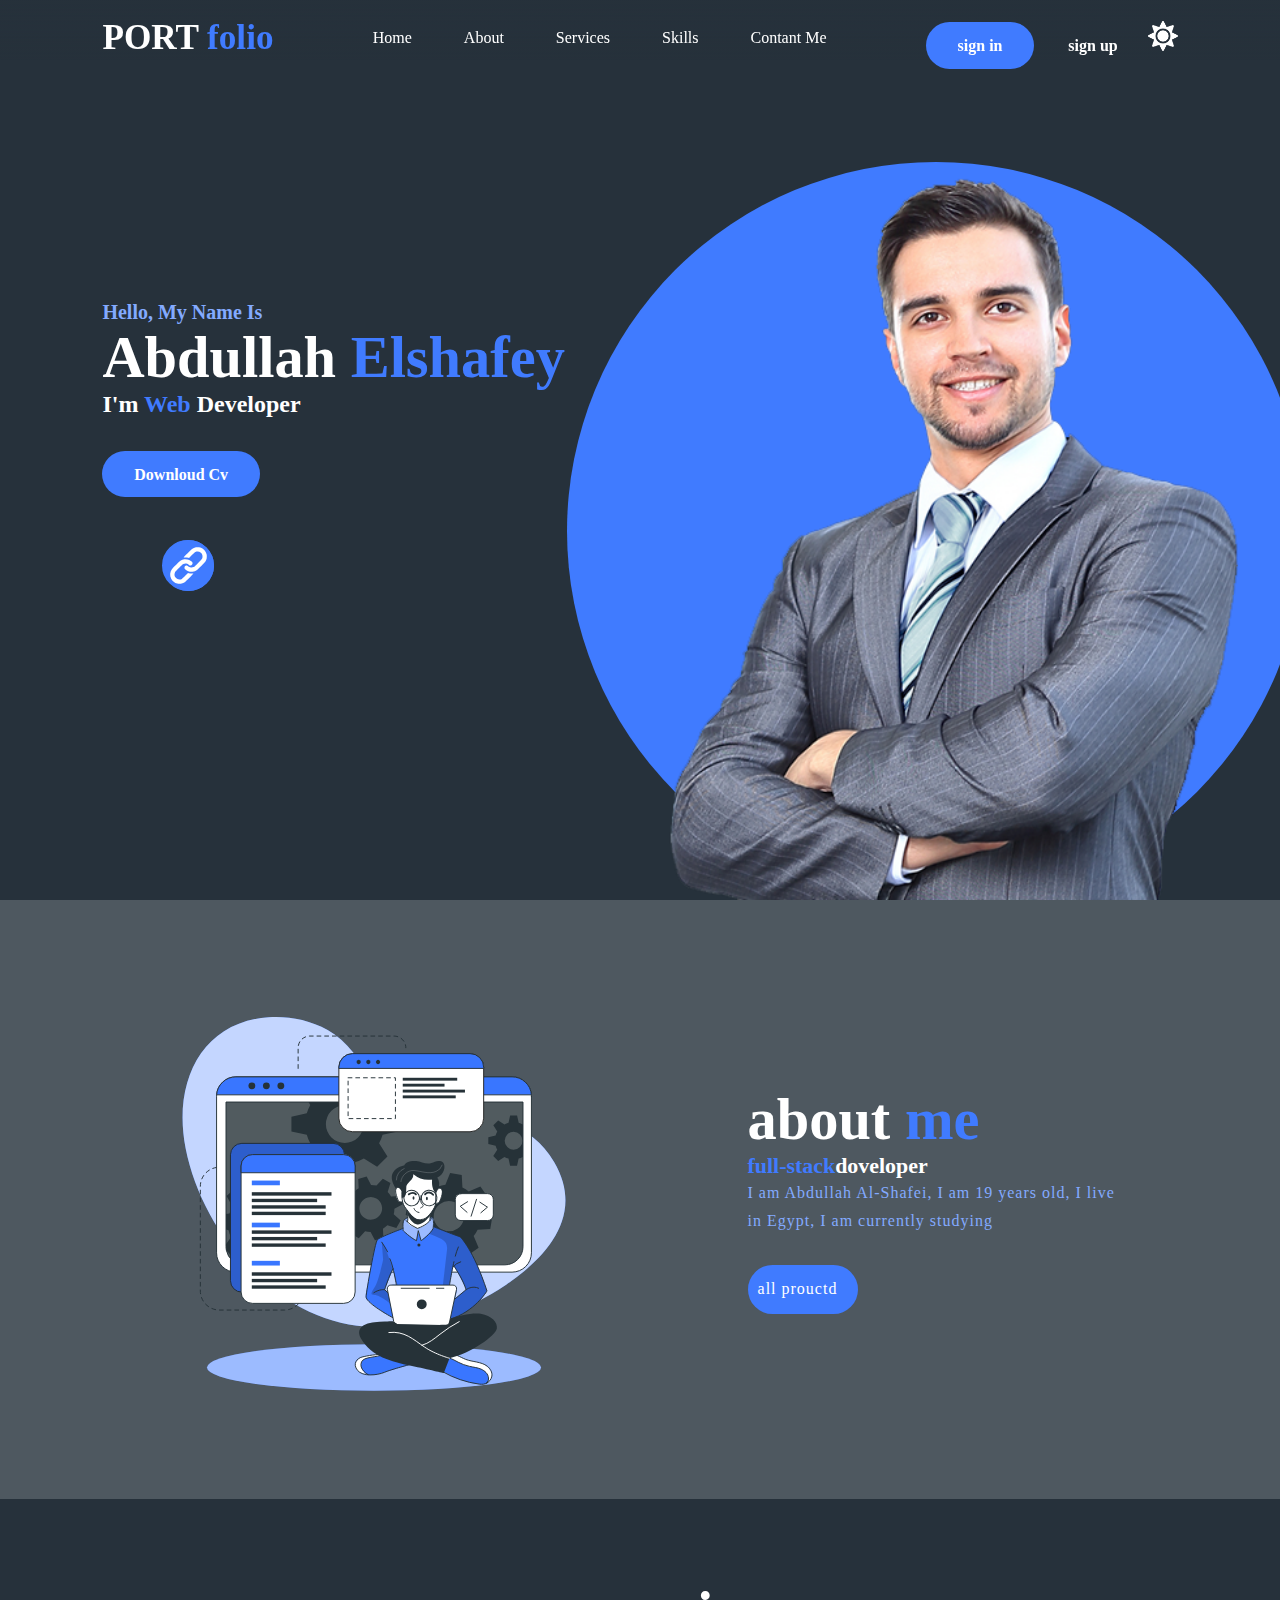
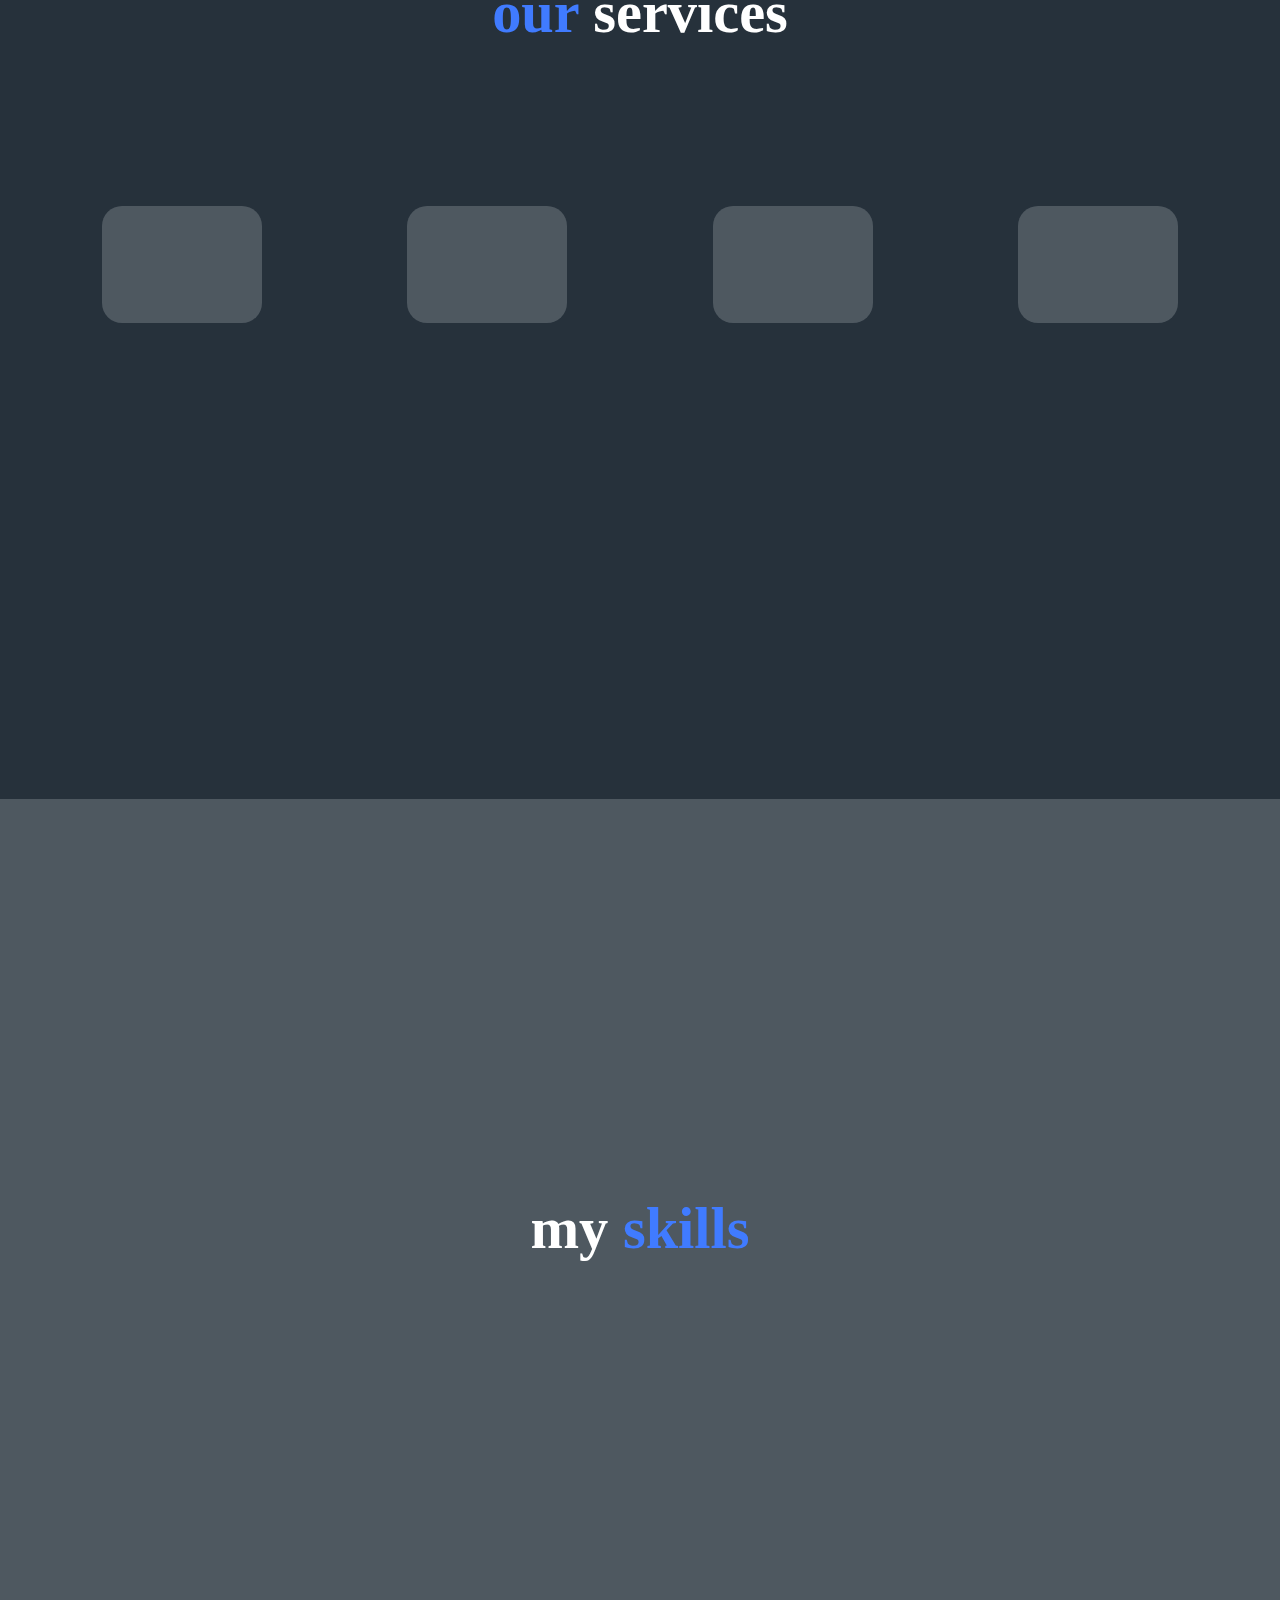
==== New folder (7)/HTML & CSS/index.html @ 3dec122b "Add files via upload" ====
<!DOCTYPE html>
<html lang="en">
<head>
    <meta charset="UTF-8">
    <meta http-equiv="X-UA-Compatible" content="IE=edge">
    <meta name="viewport" content="width=device-width, initial-scale=1.0">
    <meta name="DESCRIPTION" content="CV FOR ME ">
    <meta name="keyword" content="CV,html,web,c++,programming,programmer,css,python,ai">
    <link rel="stylesheet" href="style.css">
    <link rel="icon" href="PNG & SVG/icons8-profiles-48.ico">
    <link href="https://fonts.googleapis.com/css2?family=Kanit:wght@100;200;300;400;500;600;700;800;900&display=swap" rel="stylesheet">
    <link rel="stylesheet" href="https://cdnjs.cloudflare.com/ajax/libs/font-awesome/6.2.1/css/all.min.css" integrity="sha512-MV7K8+y+gLIBoVD59lQIYicR65iaqukzvf/nwasF0nqhPay5w/9lJmVM2hMDcnK1OnMGCdVK+iQrJ7lzPJQd1w==" crossorigin="anonymous" referrerpolicy="no-referrer" />
    <title>Document</title>
</head>
<body>
   
  <section class="home" id="home">
   
<div class="content">
    <div class="content-text">
        <h4>hello, my name is</h4>
        <h1>abdullah <span>elshafey</span></h1>
        <h3>i'm <span>web</span> developer </h3>
        <a href="#" class="btn">downloud cv</a>
        <div class="social"  onclick="fun()">
            
            <a href="https://www.facebook.com/abdullah.elshafy.1?mibextid=ZbWKwL" target="_blank" ><img class="so1" id="mydiv1" src="PNG & SVG/social/icons8-facebook-48.png" alt=""></a>
            <a href="#" ><img class="so2" id="mydiv3" src="PNG & SVG/social/icons8-instagram-48.png" alt=""></a>
            <a href="#" ><img class="so1" id="mydiv2" src="PNG & SVG/social/icons8-linkedin-48.png" alt=""></a>
            <a href="#" ><img class="so2" id="mydiv4"src="PNG & SVG/social/icons8-whatsapp-48.png" alt=""></a>
            <a href="#"  ><img  id="active2"src="PNG & SVG/SVG/Asset 2.svg" alt="" class="active"></a>
            <a href="#"  ><img  id="active" src="PNG & SVG/Asset 2.svg" alt="" class="link"></a>
            
        </div>
        <script >
        function fun(){
        
            if (document.getElementById("active").getAttribute('src')=="PNG & SVG/Asset 2.svg"){
            document.getElementById("mydiv1").style.margin="0 0 0 3.5rem";
            document.getElementById("mydiv1").style.opacity="100%";
            document.getElementById("mydiv1").style.width="3.2rem";
            document.getElementById("mydiv2").style.margin="0 0 0 6.5rem";
            document.getElementById("mydiv2").style.opacity="100%";
            document.getElementById("mydiv2").style.width="3.2rem";
            document.getElementById("mydiv3").style.margin="0 0 0 -1.7rem";
            document.getElementById("mydiv3").style.opacity="100%";
            document.getElementById("mydiv3").style.width="3.2rem";
            document.getElementById("mydiv4").style.width="3.2rem";
            document.getElementById("mydiv4").style.margin="0 0 0 -4.7rem";
            document.getElementById("mydiv4").style.opacity="100%";
            document.getElementById("mydiv4").style.width="3.2rem";
            document.getElementById("active").src="PNG & SVG/Artboard 1.svg";
            document.getElementById("active").style.width="1.5rem";
            document.getElementById("active").style.margin="1.1rem 0 0 1.7rem";
            document.getElementById("active2").src="PNG & SVG/Artboard 2.svg";
            document.getElementById("active2").style.width="1.5rem";
            document.getElementById("active2").style.margin="1.1rem 0 0 1.7rem";
            document.getElementById("mydiv1").style.rotate="360deg";
            document.getElementById("mydiv2").style.rotate="360deg";
            document.getElementById("mydiv3").style.rotate="-360deg";
            document.getElementById("mydiv4").style.rotate="-360deg";
            }
        
        else {
            document.getElementById("mydiv1").style.margin="0 0 0 12px";
            document.getElementById("mydiv1").style.opacity="0";
            document.getElementById("mydiv1").style.width="2.5rem";
            document.getElementById("mydiv2").style.margin="0 0 0 12px";
            document.getElementById("mydiv2").style.opacity="0";
            document.getElementById("mydiv2").style.width="2.5rem";
            document.getElementById("mydiv3").style.margin="0 0 0 12px";
            document.getElementById("mydiv3").style.opacity="0";
            document.getElementById("mydiv3").style.width="2.5rem";
            document.getElementById("mydiv4").style.width="2.5rem";
            document.getElementById("mydiv4").style.margin="0 0 0 12px";
            document.getElementById("mydiv4").style.opacity="0";
            document.getElementById("mydiv4").style.width="2.5rem";
            document.getElementById("active").src="PNG & SVG/Asset 2.svg";
            document.getElementById("active").style.width="3.2rem";
            document.getElementById("active").style.margin="0 0 0 12px";
            document.getElementById("active2").src="PNG & SVG/SVG/Asset 2.svg";
            document.getElementById("active2").style.width="3.2rem";
            document.getElementById("active2").style.margin="0 0 0 12px";
            document.getElementById("mydiv1").style.rotate="270deg";
            document.getElementById("mydiv2").style.rotate="270deg";
            document.getElementById("mydiv3").style.rotate="-270deg";
            document.getElementById("mydiv4").style.rotate="-270deg";
            

        }}
        </script>

    </div>
    <div class="content-img">
        <img src="PNG & SVG/Asset 1.svg" alt="" class="shape" >
        <img src="PNG & SVG/pngegg.png" alt="" class="pic" >
    </div>
</div>
</section>
<section class="about" id="about">
    <div class="content-img">
        <img src="PNG & SVG/Developer activity-bro.svg" class="pic" alt="">
    </div>
    <div class="content-text">
        <div class="text">
        <h1>about <span>me</span></h1>
        <h5 > <span>full-stack</span>doveloper</h5>
        <p >I am Abdullah Al-Shafei, I am 19 years old, I live in Egypt, I am currently studying <br><br id="no2"><p onclick="fun2(1)" href="#" id="no"class="bt" >all prouctd</p> <p id="bt" class="texth5">at the Delta University of Technology, I have experience in programming such as Python, C++, C and web development, and I also know some things in the field of graphic designer <br><br><p onclick="fun2(0)" href="#" id="no1"class="bt2" >hidden</p></p>
    <script>
        function fun2(m){
            if(m==1){
            document.getElementById("bt").style.display="contents";  
            document.getElementById("no").style.display="none";
            document.getElementById("no2").style.display="none";
            document.getElementById("no1").style.display="block"; } 
            else{
            document.getElementById("bt").style.display="none";
            document.getElementById("no2").style.display="block";  
            document.getElementById("no").style.display="block";
            document.getElementById("no1").style.display="none"; } 
        }
    </script></div></div>

</section>
<section class="services" id="services" onclick="fun3(1)">
    <h1 class="text-center"><span>our </span>services</h1>
    <div class="box" >
           <div class="card" id="crd1" >
            <i class="fa-solid fa-mobile-screen-button"></i><br>
            <h5 class="hid" id="hid1">
                mobile dev
            </h5><br>
            <p class="hid" id="hid11">Lorem ipsum dolor sit amet, consectetur adipiscing elit, sed do eiusmod tempor incididunt ut labore et dolore magna aliqua. Quis ipsum suspendisse ultrices gravida. Risus commodo viverra maecenas accumsan lacus vel facilisis. </p>
        </div>
        <div class="card" id="crd2">
            <i class="fa-regular fa-file-code"></i><br>
            <h5 class="hid" id="hid2">
                web dev
            </h5><br>
            <p class="hid" id="hid12">Lorem ipsum dolor sit amet, consectetur adipiscing elit, sed do eiusmod tempor incididunt ut labore et dolore magna aliqua. Quis ipsum suspendisse ultrices gravida. Risus commodo viverra maecenas accumsan lacus vel facilisis. </p>
        </div>
        <div class="card" id="crd3">
            <i class="fa-solid fa-laptop-code"></i><br>
            <h5 class="hid" id="hid3">
                Desktop dev
            </h5><br>
            <p class="hid" id="hid13">Lorem ipsum dolor sit amet, consectetur adipiscing elit, sed do eiusmod tempor incididunt ut labore et dolore magna aliqua. Quis ipsum suspendisse ultrices gravida. Risus commodo viverra maecenas accumsan lacus vel facilisis. </p>
        </div>
        <div class="card" id="crd4">
            <i class="fa-solid fa-sitemap"></i><br>
            <h5 class="hid" id="hid4">
                architect
            </h5><br>
            <p class="hid" id="hid14">Lorem ipsum dolor sit amet, consectetur adipiscing elit, sed do eiusmod tempor incididunt ut labore et dolore magna aliqua. Quis ipsum suspendisse ultrices gravida. Risus commodo viverra maecenas accumsan lacus vel facilisis. </p>
        </div>
        <script>
            function fun3(m){
                
                if (document.getElementById("hid1").style.display==0 || document.getElementById("hid1").style.display=="none" ){
                document.getElementById("hid1").style.display="contents"; 
                document.getElementById("hid2").style.display="contents"; 
                document.getElementById("hid3").style.display="contents"; 
                document.getElementById("hid4").style.display="contents";  
                document.getElementById("hid11").style.display="contents"; 
                document.getElementById("hid12").style.display="contents"; 
                document.getElementById("hid13").style.display="contents"; 
                document.getElementById("hid14").style.display="contents"; 
                document.getElementById("crd1").style.width="250px";
                document.getElementById("crd2").style.width="250px";
                document.getElementById("crd3").style.width="250px";
                document.getElementById("crd4").style.width="250px";
                document.getElementById("crd1").style.margin="0 0";
                document.getElementById("crd2").style.margin="0 0";
                document.getElementById("crd3").style.margin="0 0";
                document.getElementById("crd4").style.margin="0 0";
            }
            
            else{
                document.getElementById("crd1").style.margin=" 10rem 0";
                document.getElementById("crd2").style.margin=" 10rem 0";
                document.getElementById("crd3").style.margin=" 10rem 0";
                document.getElementById("crd4").style.margin=" 10rem 0";
                document.getElementById("hid1").style.display="none"; 
                document.getElementById("hid2").style.display="none"; 
                document.getElementById("hid3").style.display="none"; 
                document.getElementById("hid4").style.display="none";  
                document.getElementById("hid11").style.display="none"; 
                document.getElementById("hid12").style.display="none"; 
                document.getElementById("hid13").style.display="none"; 
                document.getElementById("hid14").style.display="none"; 
                document.getElementById("crd1").style.width="160px";
                document.getElementById("crd2").style.width="160px";
                document.getElementById("crd3").style.width="160px";
                document.getElementById("crd4").style.width="160px";
                

            }}
        </script>
    </div>
    
</section>
<section class="skill" id="skill" onclick="fun4()">
    
    <div class="skill-contanter" id="rel">  
    <h1 >my <span>skills</span></h1>
    <div class="contant-skill">
        
            <div class="skills" id="im1">
                <img id="m1"src="PNG & SVG/icons8-adobe-photoshop.svg" alt="">
            </div>
            <div class="skills" id="im2">
                <img id="m2"src="PNG & SVG/icons8-adobe-illustrator.svg" alt="">
            </div>
            <div class="skills" id="im3">
                <img  id="m3" src="PNG & SVG/icons8-c++.svg" alt="">
            </div>
            <div class="skills" id="im4">
                <img id="m4" src="PNG & SVG/icons8-c-programming.svg" alt="">
            </div>
            <div class="skills" id="im5">
                <img id="m5" src="PNG & SVG/icons8-html-5.svg" alt="">
            </div>
            <div class="skills" id="im6">
                <img  id="m6"src="PNG & SVG/icons8-css3.svg" alt="">
            </div>
            <div class="skills" id="im7">
                <img id="m7" src="PNG & SVG/icons8-javascript.svg" alt="">
            </div>
            <div class="skills" id="im8">
                <img id="m8" src="PNG & SVG/icons8-microsoft-excel-2019.svg" alt="">
            </div>
            <div class="skills" id="im9">
                <img id="m9" src="PNG & SVG/icons8-microsoft-word-2019.svg" alt="">
            </div>
            <div class="skills" id="im10">
                <img id="m10" src="PNG & SVG/icons8-python.svg" alt="">
            </div>
            <div class="skills" id="im11">
                <img id="m11" src="PNG & SVG/icons8-wordpress.svg" alt="">
            </div>
            <div class="skills" id="im12">
                <img id="m12" src="PNG & SVG/icons8-wordpress.svg" alt="">
            </div>
    </div>
</div>

    <div class="content-img" id="img2" >
        <img id="img1" src="PNG & SVG/Programmer-amico.svg" alt="">
    </div>
    
</section>
<script>
    function fun4(){
       
        
        if (document.getElementById("im1").style.width=="0px"||document.getElementById("im1").style.width==0){
        document.getElementById("im1").style.width="70px";
        document.getElementById("im1").style.height="70px";
        document.getElementById("m1").style.height="70%";
        document.getElementById("im2").style.width="70px";
        document.getElementById("im2").style.height="70px";
        document.getElementById("m2").style.height="70%";
        document.getElementById("im3").style.width="70px";
        document.getElementById("im3").style.height="70px";
        document.getElementById("m3").style.height="70%";
        document.getElementById("im3").style.width="70px";
        document.getElementById("im3").style.height="70px";
        document.getElementById("m3").style.height="70%";
        document.getElementById("im4").style.width="70px";
        document.getElementById("im4").style.height="70px";
        document.getElementById("m4").style.height="70%";
        document.getElementById("im5").style.width="70px";
        document.getElementById("im5").style.height="70px";
        document.getElementById("m5").style.height="70%";
        document.getElementById("im6").style.width="70px";
        document.getElementById("im6").style.height="70px";
        document.getElementById("m6").style.height="70%";
        document.getElementById("im7").style.width="70px";
        document.getElementById("im7").style.height="70px";
        document.getElementById("m7").style.height="70%";
        document.getElementById("im8").style.width="70px";
        document.getElementById("im8").style.height="70px";
        document.getElementById("m8").style.height="70%";
        document.getElementById("im9").style.width="70px";
        document.getElementById("im9").style.height="70px";
        document.getElementById("m9").style.height="70%";
        document.getElementById("im10").style.width="70px";
        document.getElementById("im10").style.height="70px";
        document.getElementById("m10").style.height="70%";
        document.getElementById("im11").style.width="70px";
        document.getElementById("im11").style.height="70px";
        document.getElementById("m11").style.height="70%";
        document.getElementById("im12").style.width="70px";
        document.getElementById("im12").style.height="70px";
        document.getElementById("img1").style.height="500px";
        document.getElementById("img1").style.width="400px";
        document.getElementById("rel").style.margin="4rem";
        document.getElementById("img2").style.width="70%";
        document.getElementById("img2").style.position="relative";
        document.getElementById("im1").style.position="relative";
        document.getElementById("im2").style.position="relative";
        document.getElementById("im3").style.position="relative";
        document.getElementById("im4").style.position="relative";
        document.getElementById("im5").style.position="relative";
        document.getElementById("im6").style.position="relative";
        document.getElementById("im7").style.position="relative";
        document.getElementById("im8").style.position="relative";
        document.getElementById("im9").style.position="relative";
        document.getElementById("im10").style.position="relative";
        document.getElementById("im11").style.position="relative";
        document.getElementById("im12").style.position="relative";
        document.getElementById("skill").style.display="flex";
        document.getElementById("img2").style.margin="0 0 0 0";
        document.getElementById("img2").style.display="block";
        document.getElementById("im1").style.opacity="100%";
        document.getElementById("im2").style.opacity="100%";
        document.getElementById("im3").style.opacity="100%";
        document.getElementById("im4").style.opacity="100%";
        document.getElementById("im5").style.opacity="100%";
        document.getElementById("im6").style.opacity="100%";
        document.getElementById("im7").style.opacity="100%";
        document.getElementById("im8").style.opacity="100%";
        document.getElementById("im9").style.opacity="100%";
        document.getElementById("im10").style.opacity="100%";
        document.getElementById("im11").style.opacity="100%";
        document.getElementById("im12").style.opacity="100%";
        document.getElementById("m1").style.opacity="100%";
        document.getElementById("m2").style.opacity="100%";
        document.getElementById("m3").style.opacity="100%";
        document.getElementById("m4").style.opacity="100%";
        document.getElementById("m5").style.opacity="100%";
        document.getElementById("m6").style.opacity="100%";
        document.getElementById("m7").style.opacity="100%";
        document.getElementById("m8").style.opacity="100%";
        document.getElementById("m9").style.opacity="100%";
        document.getElementById("m10").style.opacity="100%";
        document.getElementById("m11").style.opacity="100%";
        document.getElementById("m12").style.opacity="100%";
        } 
        else{
        
            document.getElementById("im1").style.width="0px";
        document.getElementById("im1").style.height="0px";
        document.getElementById("m1").style.height="0%";
        document.getElementById("im2").style.width="0px";
        document.getElementById("im2").style.height="0px";
        document.getElementById("m2").style.height="0%";
        document.getElementById("im3").style.width="0px";
        document.getElementById("im3").style.height="0px";
        document.getElementById("m3").style.height="0%";
        document.getElementById("im3").style.width="0px";
        document.getElementById("im3").style.height="0px";
        document.getElementById("m3").style.height="0%";
        document.getElementById("im4").style.width="0px";
        document.getElementById("im4").style.height="0px";
        document.getElementById("m4").style.height="0%";
        document.getElementById("im5").style.width="0px";
        document.getElementById("im5").style.height="0px";
        document.getElementById("m5").style.height="0%";
        document.getElementById("im6").style.width="0px";
        document.getElementById("im6").style.height="0px";
        document.getElementById("m6").style.height="0%";
        document.getElementById("im7").style.width="0px";
        document.getElementById("im7").style.height="0px";
        document.getElementById("m7").style.height="0%";
        document.getElementById("im8").style.width="0px";
        document.getElementById("im8").style.height="0px";
        document.getElementById("m8").style.height="0%";
        document.getElementById("im9").style.width="0px";
        document.getElementById("im9").style.height="0px";
        document.getElementById("m9").style.height="0%";
        document.getElementById("im10").style.width="0px";
        document.getElementById("im10").style.height="0px";
        document.getElementById("m10").style.height="0%";
        document.getElementById("im11").style.width="0px";
        document.getElementById("im11").style.height="0px";
        document.getElementById("m11").style.height="0%";
        document.getElementById("im12").style.width="0px";
        document.getElementById("im12").style.height="0px";
        document.getElementById("img1").style.height="0px";
        document.getElementById("img1").style.width="0px";
        document.getElementById("rel").style.margin="10rem 35%";
        document.getElementById("rel").style.margin="0 auto"
        document.getElementById("img2").style.margin="0 20rem 0 0";
        document.getElementById("img2").style.display="none";
        document.getElementById("im1").style.position="absolute";
        document.getElementById("im2").style.position="absolute";
        document.getElementById("im3").style.position="absolute";
        document.getElementById("im4").style.position="absolute";
        document.getElementById("im5").style.position="absolute";
        document.getElementById("im6").style.position="absolute";
        document.getElementById("im7").style.position="absolute";
        document.getElementById("im8").style.position="absolute";
        document.getElementById("im9").style.position="absolute";
        document.getElementById("im10").style.position="absolute";
        document.getElementById("im11").style.position="absolute";
        document.getElementById("im12").style.position="absolute";
        document.getElementById("im1").style.opacity="0%";
        document.getElementById("im2").style.opacity="0%";
        document.getElementById("im3").style.opacity="0%";
        document.getElementById("im4").style.opacity="0%";
        document.getElementById("im5").style.opacity="0%";
        document.getElementById("im6").style.opacity="0%";
        document.getElementById("im7").style.opacity="0%";
        document.getElementById("im8").style.opacity="0%";
        document.getElementById("im9").style.opacity="0%";
        document.getElementById("im10").style.opacity="0%";
        document.getElementById("im11").style.opacity="0%";
        document.getElementById("im12").style.opacity="0%";
        document.getElementById("m1").style.opacity="0%";
        document.getElementById("m2").style.opacity="0%";
        document.getElementById("m3").style.opacity="0%";
        document.getElementById("m4").style.opacity="0%";
        document.getElementById("m5").style.opacity="0%";
        document.getElementById("m6").style.opacity="0%";
        document.getElementById("m7").style.opacity="0%";
        document.getElementById("m8").style.opacity="0%";
        document.getElementById("m9").style.opacity="0%";
        document.getElementById("m10").style.opacity="0%";
        document.getElementById("m11").style.opacity="0%";
        document.getElementById("m12").style.opacity="0%";
        
        
        
        }
       
    }
</script>
<section class="aa">
    <nav>
    <h2>PORT<span> folio</span></h2>
    <ul>
        <li><a href="#home">home</a></li>
        <li><a href="#about">about</a></li>
        <li><a href="#services">services</a></li>
        <li><a href="#skills">skills</a></li>
        <li><a href="../final/contact me.html">contant me</a></li>
    </ul> 
    <div><a href="#" class="btn">sign in</a> <a href="#" class="btn1">sign up</a><img src="PNG & SVG/sun.png" id="icon" /></div>
    
</nav></section>

<script>
    const icon = document.getElementById("icon");
    icon.addEventListener("click", () => {
      document.body.classList.toggle("light-theme");
      if (document.body.classList.contains("light-theme")) {
        icon.src ="PNG & SVG/moon.png"; 
      } else {
        icon.src = "PNG & SVG/sun.png";
      }
    });
  </script>
  <div class="mCSB_dragger_bar" style="line-height: 30px;"></div>
</body>
</html>
---- New folder (7)/HTML & CSS/style.css ----
:root {
    --primarycolor: #407BFF ;
    --primarycolor-opa: #407cffd3 ;
    --secondarycolor: #83aaff ;
    --lighting-color: #ffffff;
    --bgcolor-1: #26313b ;
    --bgcolor-2: #4e5860 ;
    --padding:8%;
    --blackc:black;

}
.light-theme{
    
        --primarycolor: #407BFF ;
        --secondarycolor: #83aaff ;
        --lighting-color: #000000;
        --bgcolor-1: #fafbfc ;
        --bgcolor-2: #d9e0e2 ;
        --padding:8%;
        --blackc:black;
   
}
#icon { 
  
  width: 30px;
  cursor: pointer;
}

*{margin: 0;
padding: 0;
box-sizing: border-box;color: var(--lighting-color)};
html[herf="index.html"]{font-family: 'Kanit', sans-serif; font-size: 16px;}
.home{
    width: 100%;
    height: 100vh;
    background-color: var(--bgcolor-1);
    display: flex;
    flex-direction: column;
    text-transform: capitalize;
    
}
h1{
    font-size: 3.65rem;
    mqrgin:1.7rem 0;
}
h2{
    font-size: 2.2rem;letter-spacing: 0.12; cursor: pointer;
}
h3{
    font-size: 1.5rem;
    margin-bottom:3rem ;
}
h4{
    font-size: 1.25rem;
    color: var(--secondarycolor);
}
h5{
    font-size: 1.37rem;
}
p{
    color: var(--secondarycolor);
    letter-spacing: 1px;
    line-height: 1.8rem;
    font-size: 1rem;
}

span {color: var(--primarycolor);}
.aa{position: fixed;
  width: 100%;
    top: 0; 
    background-image: linear-gradient(to bottom, var(--bgcolor-1), rgba(0, 0, 0, 0));
}
nav{padding-top:1rem; padding-left:var(--padding); padding-right:var(--padding);display: flex;justify-content: space-between; align-items: center;width: 100%;

}
nav ul li {
    list-style-type: none;
    display: inline-block;
    margin: 0.8rem 1.5rem;
    
}

nav ul li a{
    color: var(--lighting-color); text-decoration: none; text-transform: capitalize;
    transition:0.4s;
}
nav ul li a:hover{
    color:var(--primarycolor)
}

.btn{
    background-color: var(--primarycolor);
    color:white;
    text-decoration: none;
    font-weight: bold;
    border: 2px solid rgba(0, 0, 0, 0);
    padding: 0.81rem 1.87rem;
    border-radius: 30px;
    transition:0.4s;
}
.btn1{
    
    color:var(--lighting-color);
    text-decoration: none;
    font-weight: bold;
    padding: 0.81rem 1.87rem;
    transition:0.4s;
}
.btn:hover{
    color: var(--primarycolor);
    background-color: rgba(0,0,0,0); 
    border: 2px solid var(--primarycolor);
}
.content{
    margin-top: 5rem;
    flex-grow: 1;
    padding: 0 var(--padding);
    display: flex;
    align-items: center;
    justify-content: space-between;
}

.content-text{
    
    position: relative;
    bottom: 70px;  
}
.social{
    
    align-content: center;
    margin-top: 3.5rem;
    margin-left: 3rem; 
}
.social a .link{
    margin-left: .8rem;
    width: 3.2rem;
    
}
.social a .active{
    margin-left: .75rem;
    width: 3.2rem;
   
}
.social img{
    position: absolute;
    width: 2.5rem;
    transition: 0.4s;
    opacity: 0;
    transition: 1.2s;
    
}
.so1{
    rotate: 270deg;
}
.so2{
    rotate: -270deg;
}

.social .active{
    position: absolute;
    width: 2.5rem;
    transition: 0.4s;
    opacity: 100%;
}
.social .link{
    position: absolute;
    width: 2.5rem;
    transition: 0.4s;
    opacity: 100%;
}
.social .link:hover{
    opacity: 0;
}

.home .content-img{
    
    width: 45%;
    height: 90%;
    position: relative;
    align-self: flex-end;
    
}
.home .content-img img{
    position: absolute;
    bottom: 0;
    height: 100%;
    left: 50%;
    transform: translateX(-50%);
    transition: 1s;
}

.content-img:hover .shape{
    bottom: 40px;
}
.content-img:hover .pic{
    left: 45%;
}
.about{
   
    background-color: var(--bgcolor-2);
    padding: 5rem var(--padding);
    display: flex;
    align-items: center;
    justify-content: space-around;
    
}
.about .content-img{
    width: 45%;
   
    
}
.about .content-img img{
     width:90%;
     transition: 1s;
}


.about .content-text{
    bottom: 50%;
    width: 35%;
    transition: 5s;

}
.about .content-text .text{
    width: 100%;
    transition: 1.2s;
}
.texth5{
    display: none;
}
.bt{
    background: var(--primarycolor);
    padding: 0.5rem;
    border-radius: 30px;
    width: 6.9rem;
    color:white;
    text-decoration: none;
    cursor: pointer;
    border: 2px solid  #00000000;
    align-content: center;
}
.bt2{
    display: none;
    background: var(--primarycolor);
    padding: 0.5rem;
    border-radius: 30px;
    width: 6.9rem;
    color:white;
    text-decoration: none;
    cursor: pointer;
    border: 2px solid  #00000000;
    align-content: center;
    padding-left:1.7rem ;
}
.bt:hover{
    color:var(--primarycolor);
    border: 2px solid  var(--primarycolor);
    background-color: #00000000;
    align-content: center;
}
.bt2:hover{
    color:var(--primarycolor);
    border: 2px solid  var(--primarycolor);
    background-color: #00000000;
    align-content: center;
}

.services{
    height: 100vh;
    background: var(--bgcolor-1);
    padding:  5rem var(--padding);
}
.text-center{
    text-align: center;
}
.box{
    display: flex;
    justify-content: space-between;
    
}
.box .card{
    display: block;
    transition: 1s;
}
.card{ 
    
    background-color: var(--bgcolor-2);
width: 160px;
border-radius: 20px;
padding: 1.3rem ;
text-align: center;
transition: 0.5s;
margin: 10rem 0;

}

.hid{display: none;}
.card i{
    font-size: 3.12rem;
    text-align: center;
    color: var(--primarycolor);
    margin: 2rem;
}
.card:hover {
 scale: 1.02;
}
.skill{
    width: 100%;
    height: 90vh;
    background-color: var(--bgcolor-2);
    padding: 5rem var(--padding) 2rem;
    display: flex;
    align-items: center;
    justify-content: space-between;
    overflow: hidden;
    
}
.skill .skill-contanter{
    margin: 0 auto;
    transition: 1s;
    
    
}

.skill .content-img{
    position: absolute;
    width: 70%;
    display: none;
}
.skill .content-img img{
     width:90%;
    height: 0px;
    width: 0px;
    transition: 2s;
}

.contant-skill{
    display: flex;
    flex-wrap: wrap;
    margin-top: 0;
}
.skill .contant-skill{
    width: 90%;
    
}
.skills{
    position: absolute;
    width: 70px;
    height: 70px;
    background-color: var(--lighting-color);
    border-radius: 50%;
    margin: 0 2rem 2rem 0;
    display: flex;
    align-items: center;
    justify-content: center;
    width: 0px;
    height: 0px;
    transition: 2s,opacity 0s;
}
.skills img{
    width: 70%;
    height: 1px;
    transition: 2s,opacity 0s ,position 10s ,margin 0s; 
}

::-webkit-scrollbar{
    width: 15px;
    background-color: var(--bgcolor-1);
}
::-webkit-scrollbar-track{
    background:var(--bgcolor-2);
    box-shadow: 0 0 10px var(--blackc) inset;
    border-radius: 50px;
}
::-webkit-scrollbar-thumb{
    background-color: var(--primarycolor);
    border-radius: 50px;
    box-shadow:  0 0 10px var(--blackc) inset ;
    
}

.mCS-3d-thick.mCSB_scrollTools .mCSB_dragger .mCSB_dragger_bar, .mCS-3d-thick.mCSB_scrollTools .mCSB_dragger:hover .mCSB_dragger_bar, .mCS-3d-thick.mCSB_scrollTools .mCSB_dragger:active .mCSB_dragger_bar, .mCS-3d-thick.mCSB_scrollTools .mCSB_dragger.mCSB_dragger_onDrag .mCSB_dragger_bar {
    background-color: #555;
}
.mCS-3d-thick.mCSB_scrollTools .mCSB_dragger .mCSB_dragger_bar, .mCS-3d-thick-dark.mCSB_scrollTools .mCSB_dragger .mCSB_dragger_bar {
    box-shadow: inset 1px 0 0 rgb(255 255 255 / 40%);
    width: 12px;
    margin: 2px;
    position: absolute;
    height: auto;
    top: 0;
    bottom: 0;
    left: 0;
    right: 0;
}
.mCS-3d-thick.mCSB_scrollTools .mCSB_dragger .mCSB_dragger_bar, .mCS-3d-thick-dark.mCSB_scrollTools .mCSB_dragger .mCSB_dragger_bar {
    -webkit-border-radius: 5px;
    -moz-border-radius: 5px;
    border-radius: 5px;
}
.mCS-3d.mCSB_scrollTools .mCSB_dragger .mCSB_dragger_bar, .mCS-3d-dark.mCSB_scrollTools .mCSB_dragger .mCSB_dragger_bar, .mCS-3d-thick.mCSB_scrollTools .mCSB_dragger .mCSB_dragger_bar, .mCS-3d-thick-dark.mCSB_scrollTools .mCSB_dragger .mCSB_dragger_bar {
    background-repeat: repeat-y;
    background-image: -moz-linear-gradient(left, rgba(255,255,255,0.5) 0%, rgba(255,255,255,0) 100%);
    background-image: -webkit-gradient(linear, left top, right top, color-stop(0%,rgba(255,255,255,0.5)), color-stop(100%,rgba(255,255,255,0)));
    background-image: -webkit-linear-gradient(left, rgba(255,255,255,0.5) 0%,rgba(255,255,255,0) 100%);
    background-image: -o-linear-gradient(left, rgba(255,255,255,0.5) 0%,rgba(255,255,255,0) 100%);
    background-image: -ms-linear-gradient(left, rgba(255,255,255,0.5) 0%,rgba(255,255,255,0) 100%);
    background-image: linear-gradient(to right, rgba(255,255,255,0.5) 0%,rgba(255,255,255,0) 100%);
}
.mCSB_scrollTools .mCSB_dragger .mCSB_dragger_bar {
    background-color: #fff;
    background-color: rgba(255,255,255,0.75);
    filter: "alpha(opacity=75)";
    -ms-filter: "alpha(opacity=75)";
}
.mCSB_scrollTools, .mCSB_scrollTools .mCSB_dragger .mCSB_dragger_bar, .mCSB_scrollTools .mCSB_buttonUp, .mCSB_scrollTools .mCSB_buttonDown, .mCSB_scrollTools .mCSB_buttonLeft, .mCSB_scrollTools .mCSB_buttonRight {
    -webkit-transition: opacity .2s ease-in-out, background-color .2s ease-in-out;
    -moz-transition: opacity .2s ease-in-out, background-color .2s ease-in-out;
    -o-transition: opacity .2s ease-in-out, background-color .2s ease-in-out;
    transition: opacity .2s ease-in-out, background-color .2s ease-in-out;
}
.mCSB_scrollTools .mCSB_dragger .mCSB_dragger_bar {
    position: relative;
    width: 4px;
    height: 100%;
    margin: 0 auto;
    -webkit-border-radius: 16px;
    -moz-border-radius: 16px;
    border-radius: 16px;
    text-align: center;
}
.mCSB_scrollTools .mCSB_dragger {
    cursor: pointer;
    width: 100%;
    height: 30px;
    z-index: 1;
}

.mCustomScrollBox {
    position: relative;
    overflow: hidden;
    height: 100%;
    max-width: 100%;
    outline: none;
    direction: ltr;
}
body[herf="../sign up.html"]{

}
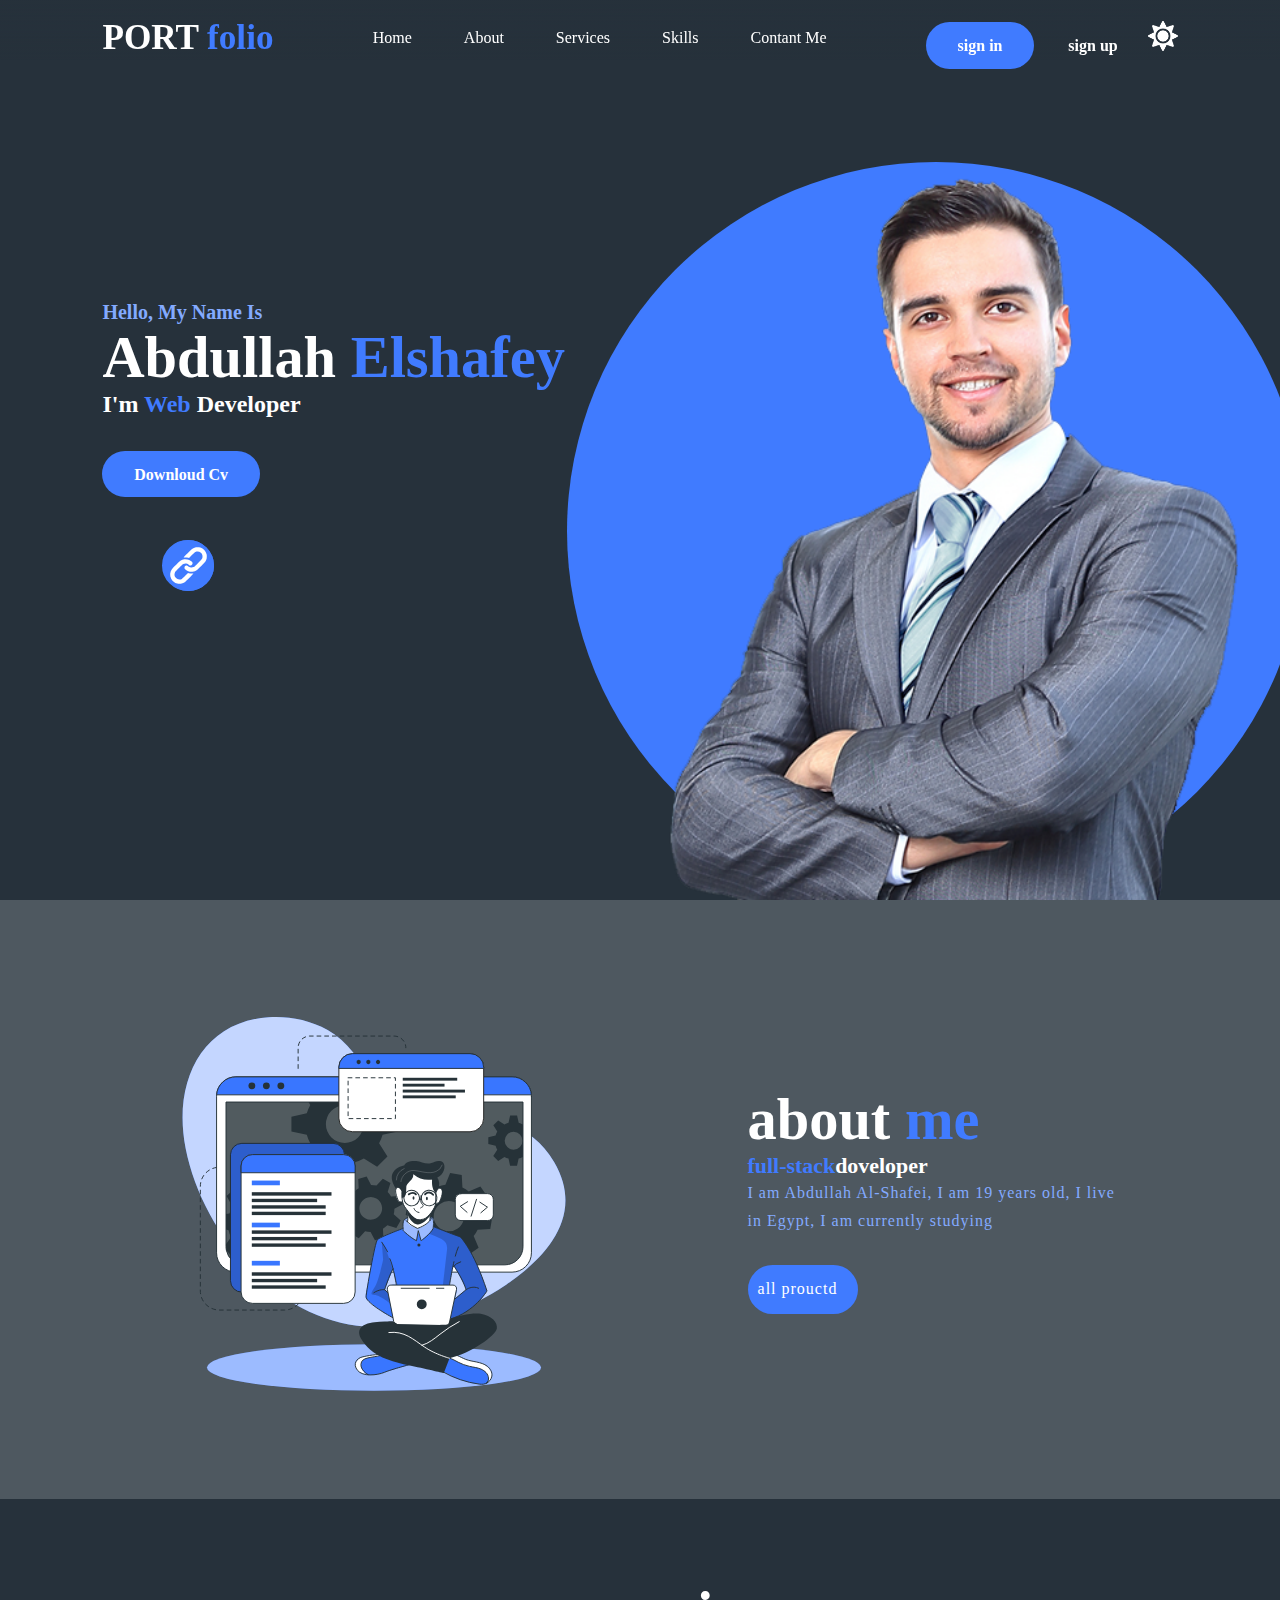
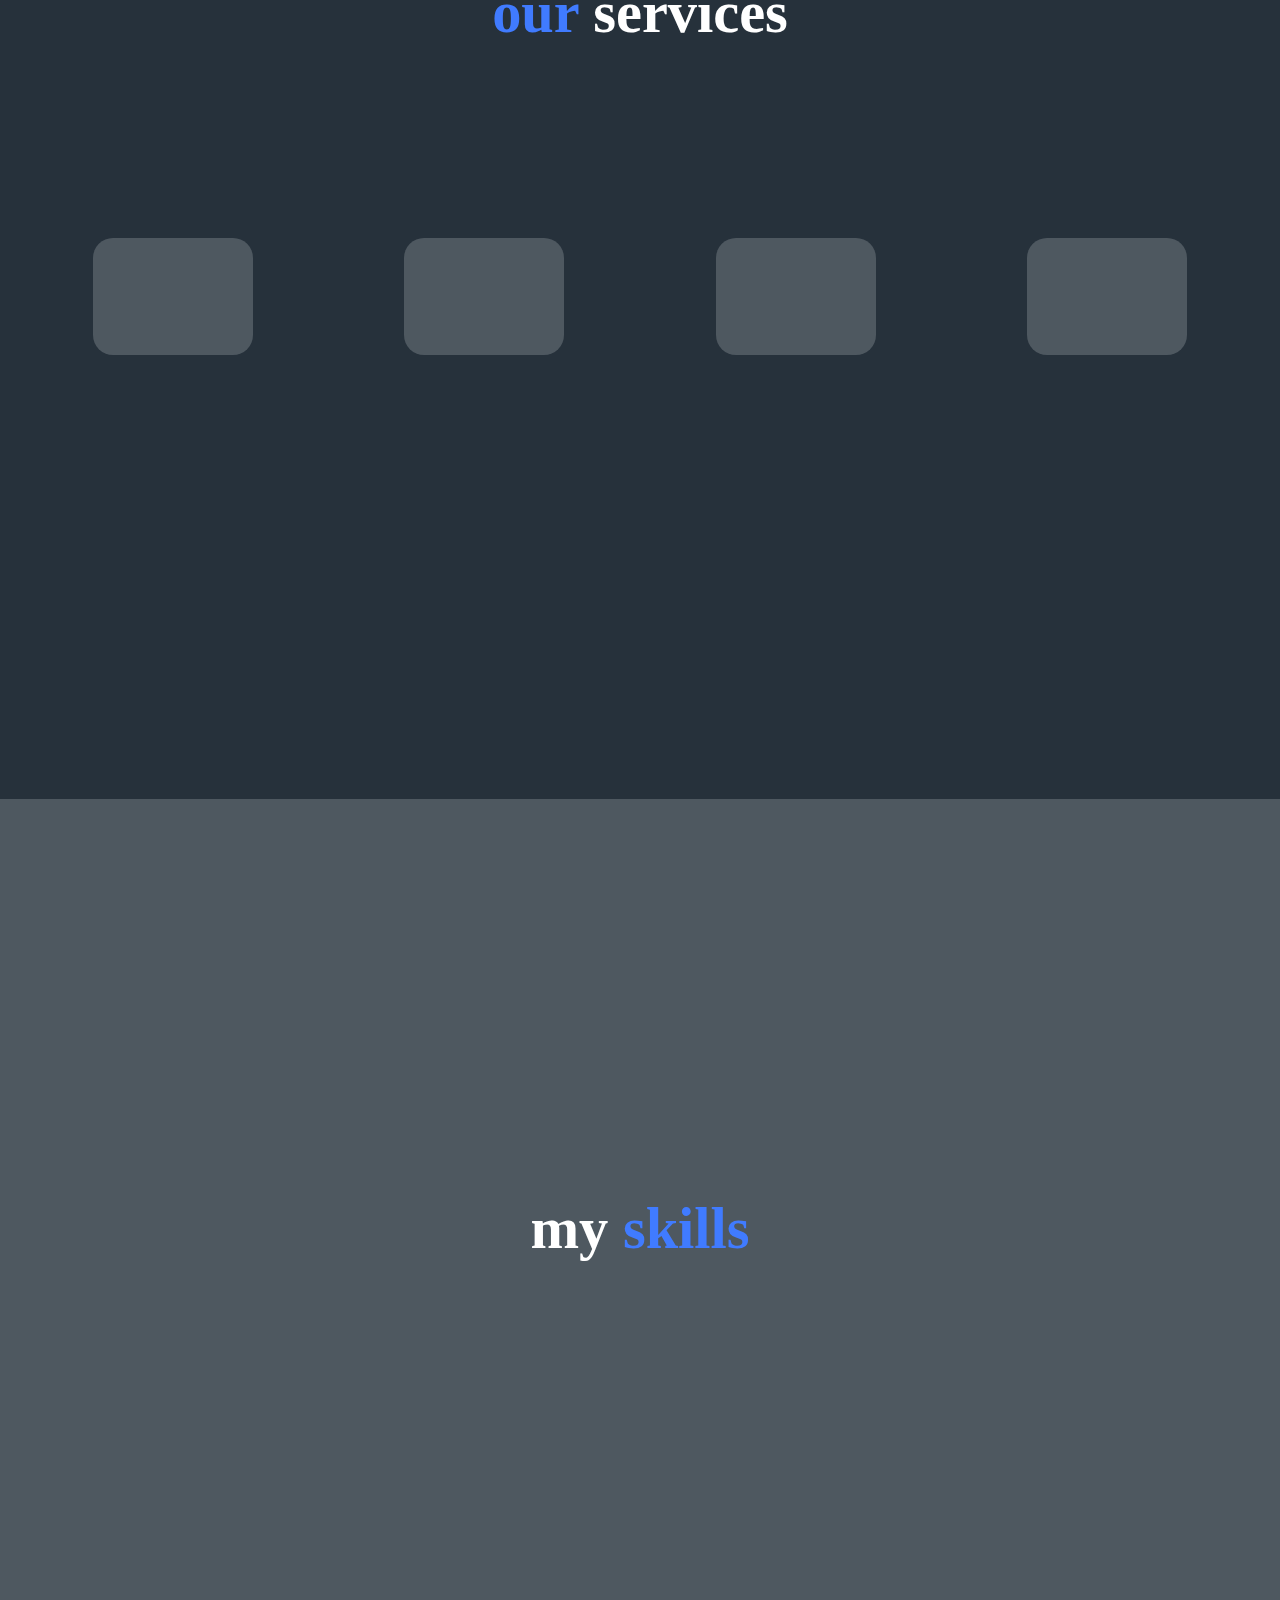
==== commit 06977e90: "Add files via upload" ====
--- a/New folder (7)/HTML & CSS/index.html
+++ b/New folder (7)/HTML & CSS/index.html
@@ -1,5 +1,6 @@
 <!DOCTYPE html>
 <html lang="en">
+
 <head>
     <meta charset="UTF-8">
     <meta http-equiv="X-UA-Compatible" content="IE=edge">
@@ -7,450 +8,207 @@
     <meta name="DESCRIPTION" content="CV FOR ME ">
     <meta name="keyword" content="CV,html,web,c++,programming,programmer,css,python,ai">
     <link rel="stylesheet" href="style.css">
+
     <link rel="icon" href="PNG & SVG/icons8-profiles-48.ico">
-    <link href="https://fonts.googleapis.com/css2?family=Kanit:wght@100;200;300;400;500;600;700;800;900&display=swap" rel="stylesheet">
-    <link rel="stylesheet" href="https://cdnjs.cloudflare.com/ajax/libs/font-awesome/6.2.1/css/all.min.css" integrity="sha512-MV7K8+y+gLIBoVD59lQIYicR65iaqukzvf/nwasF0nqhPay5w/9lJmVM2hMDcnK1OnMGCdVK+iQrJ7lzPJQd1w==" crossorigin="anonymous" referrerpolicy="no-referrer" />
+    <link href="https://fonts.googleapis.com/css2?family=Kanit:wght@100;200;300;400;500;600;700;800;900&display=swap"
+        rel="stylesheet">
+    <link rel="stylesheet" href="https://cdnjs.cloudflare.com/ajax/libs/font-awesome/6.2.1/css/all.min.css"
+        integrity="sha512-MV7K8+y+gLIBoVD59lQIYicR65iaqukzvf/nwasF0nqhPay5w/9lJmVM2hMDcnK1OnMGCdVK+iQrJ7lzPJQd1w=="
+        crossorigin="anonymous" referrerpolicy="no-referrer" />
     <title>Document</title>
 </head>
+
 <body>
-   
-  <section class="home" id="home">
-   
-<div class="content">
-    <div class="content-text">
-        <h4>hello, my name is</h4>
-        <h1>abdullah <span>elshafey</span></h1>
-        <h3>i'm <span>web</span> developer </h3>
-        <a href="#" class="btn">downloud cv</a>
-        <div class="social"  onclick="fun()">
-            
-            <a href="https://www.facebook.com/abdullah.elshafy.1?mibextid=ZbWKwL" target="_blank" ><img class="so1" id="mydiv1" src="PNG & SVG/social/icons8-facebook-48.png" alt=""></a>
-            <a href="#" ><img class="so2" id="mydiv3" src="PNG & SVG/social/icons8-instagram-48.png" alt=""></a>
-            <a href="#" ><img class="so1" id="mydiv2" src="PNG & SVG/social/icons8-linkedin-48.png" alt=""></a>
-            <a href="#" ><img class="so2" id="mydiv4"src="PNG & SVG/social/icons8-whatsapp-48.png" alt=""></a>
-            <a href="#"  ><img  id="active2"src="PNG & SVG/SVG/Asset 2.svg" alt="" class="active"></a>
-            <a href="#"  ><img  id="active" src="PNG & SVG/Asset 2.svg" alt="" class="link"></a>
-            
-        </div>
-        <script >
-        function fun(){
-        
-            if (document.getElementById("active").getAttribute('src')=="PNG & SVG/Asset 2.svg"){
-            document.getElementById("mydiv1").style.margin="0 0 0 3.5rem";
-            document.getElementById("mydiv1").style.opacity="100%";
-            document.getElementById("mydiv1").style.width="3.2rem";
-            document.getElementById("mydiv2").style.margin="0 0 0 6.5rem";
-            document.getElementById("mydiv2").style.opacity="100%";
-            document.getElementById("mydiv2").style.width="3.2rem";
-            document.getElementById("mydiv3").style.margin="0 0 0 -1.7rem";
-            document.getElementById("mydiv3").style.opacity="100%";
-            document.getElementById("mydiv3").style.width="3.2rem";
-            document.getElementById("mydiv4").style.width="3.2rem";
-            document.getElementById("mydiv4").style.margin="0 0 0 -4.7rem";
-            document.getElementById("mydiv4").style.opacity="100%";
-            document.getElementById("mydiv4").style.width="3.2rem";
-            document.getElementById("active").src="PNG & SVG/Artboard 1.svg";
-            document.getElementById("active").style.width="1.5rem";
-            document.getElementById("active").style.margin="1.1rem 0 0 1.7rem";
-            document.getElementById("active2").src="PNG & SVG/Artboard 2.svg";
-            document.getElementById("active2").style.width="1.5rem";
-            document.getElementById("active2").style.margin="1.1rem 0 0 1.7rem";
-            document.getElementById("mydiv1").style.rotate="360deg";
-            document.getElementById("mydiv2").style.rotate="360deg";
-            document.getElementById("mydiv3").style.rotate="-360deg";
-            document.getElementById("mydiv4").style.rotate="-360deg";
-            }
-        
-        else {
-            document.getElementById("mydiv1").style.margin="0 0 0 12px";
-            document.getElementById("mydiv1").style.opacity="0";
-            document.getElementById("mydiv1").style.width="2.5rem";
-            document.getElementById("mydiv2").style.margin="0 0 0 12px";
-            document.getElementById("mydiv2").style.opacity="0";
-            document.getElementById("mydiv2").style.width="2.5rem";
-            document.getElementById("mydiv3").style.margin="0 0 0 12px";
-            document.getElementById("mydiv3").style.opacity="0";
-            document.getElementById("mydiv3").style.width="2.5rem";
-            document.getElementById("mydiv4").style.width="2.5rem";
-            document.getElementById("mydiv4").style.margin="0 0 0 12px";
-            document.getElementById("mydiv4").style.opacity="0";
-            document.getElementById("mydiv4").style.width="2.5rem";
-            document.getElementById("active").src="PNG & SVG/Asset 2.svg";
-            document.getElementById("active").style.width="3.2rem";
-            document.getElementById("active").style.margin="0 0 0 12px";
-            document.getElementById("active2").src="PNG & SVG/SVG/Asset 2.svg";
-            document.getElementById("active2").style.width="3.2rem";
-            document.getElementById("active2").style.margin="0 0 0 12px";
-            document.getElementById("mydiv1").style.rotate="270deg";
-            document.getElementById("mydiv2").style.rotate="270deg";
-            document.getElementById("mydiv3").style.rotate="-270deg";
-            document.getElementById("mydiv4").style.rotate="-270deg";
-            
-
-        }}
-        </script>
-
-    </div>
-    <div class="content-img">
-        <img src="PNG & SVG/Asset 1.svg" alt="" class="shape" >
-        <img src="PNG & SVG/pngegg.png" alt="" class="pic" >
-    </div>
-</div>
-</section>
-<section class="about" id="about">
-    <div class="content-img">
-        <img src="PNG & SVG/Developer activity-bro.svg" class="pic" alt="">
-    </div>
-    <div class="content-text">
-        <div class="text">
-        <h1>about <span>me</span></h1>
-        <h5 > <span>full-stack</span>doveloper</h5>
-        <p >I am Abdullah Al-Shafei, I am 19 years old, I live in Egypt, I am currently studying <br><br id="no2"><p onclick="fun2(1)" href="#" id="no"class="bt" >all prouctd</p> <p id="bt" class="texth5">at the Delta University of Technology, I have experience in programming such as Python, C++, C and web development, and I also know some things in the field of graphic designer <br><br><p onclick="fun2(0)" href="#" id="no1"class="bt2" >hidden</p></p>
-    <script>
-        function fun2(m){
-            if(m==1){
-            document.getElementById("bt").style.display="contents";  
-            document.getElementById("no").style.display="none";
-            document.getElementById("no2").style.display="none";
-            document.getElementById("no1").style.display="block"; } 
-            else{
-            document.getElementById("bt").style.display="none";
-            document.getElementById("no2").style.display="block";  
-            document.getElementById("no").style.display="block";
-            document.getElementById("no1").style.display="none"; } 
-        }
-    </script></div></div>
-
-</section>
-<section class="services" id="services" onclick="fun3(1)">
-    <h1 class="text-center"><span>our </span>services</h1>
-    <div class="box" >
-           <div class="card" id="crd1" >
-            <i class="fa-solid fa-mobile-screen-button"></i><br>
-            <h5 class="hid" id="hid1">
-                mobile dev
-            </h5><br>
-            <p class="hid" id="hid11">Lorem ipsum dolor sit amet, consectetur adipiscing elit, sed do eiusmod tempor incididunt ut labore et dolore magna aliqua. Quis ipsum suspendisse ultrices gravida. Risus commodo viverra maecenas accumsan lacus vel facilisis. </p>
-        </div>
-        <div class="card" id="crd2">
-            <i class="fa-regular fa-file-code"></i><br>
-            <h5 class="hid" id="hid2">
-                web dev
-            </h5><br>
-            <p class="hid" id="hid12">Lorem ipsum dolor sit amet, consectetur adipiscing elit, sed do eiusmod tempor incididunt ut labore et dolore magna aliqua. Quis ipsum suspendisse ultrices gravida. Risus commodo viverra maecenas accumsan lacus vel facilisis. </p>
-        </div>
-        <div class="card" id="crd3">
-            <i class="fa-solid fa-laptop-code"></i><br>
-            <h5 class="hid" id="hid3">
-                Desktop dev
-            </h5><br>
-            <p class="hid" id="hid13">Lorem ipsum dolor sit amet, consectetur adipiscing elit, sed do eiusmod tempor incididunt ut labore et dolore magna aliqua. Quis ipsum suspendisse ultrices gravida. Risus commodo viverra maecenas accumsan lacus vel facilisis. </p>
-        </div>
-        <div class="card" id="crd4">
-            <i class="fa-solid fa-sitemap"></i><br>
-            <h5 class="hid" id="hid4">
-                architect
-            </h5><br>
-            <p class="hid" id="hid14">Lorem ipsum dolor sit amet, consectetur adipiscing elit, sed do eiusmod tempor incididunt ut labore et dolore magna aliqua. Quis ipsum suspendisse ultrices gravida. Risus commodo viverra maecenas accumsan lacus vel facilisis. </p>
-        </div>
-        <script>
-            function fun3(m){
-                
-                if (document.getElementById("hid1").style.display==0 || document.getElementById("hid1").style.display=="none" ){
-                document.getElementById("hid1").style.display="contents"; 
-                document.getElementById("hid2").style.display="contents"; 
-                document.getElementById("hid3").style.display="contents"; 
-                document.getElementById("hid4").style.display="contents";  
-                document.getElementById("hid11").style.display="contents"; 
-                document.getElementById("hid12").style.display="contents"; 
-                document.getElementById("hid13").style.display="contents"; 
-                document.getElementById("hid14").style.display="contents"; 
-                document.getElementById("crd1").style.width="250px";
-                document.getElementById("crd2").style.width="250px";
-                document.getElementById("crd3").style.width="250px";
-                document.getElementById("crd4").style.width="250px";
-                document.getElementById("crd1").style.margin="0 0";
-                document.getElementById("crd2").style.margin="0 0";
-                document.getElementById("crd3").style.margin="0 0";
-                document.getElementById("crd4").style.margin="0 0";
-            }
-            
-            else{
-                document.getElementById("crd1").style.margin=" 10rem 0";
-                document.getElementById("crd2").style.margin=" 10rem 0";
-                document.getElementById("crd3").style.margin=" 10rem 0";
-                document.getElementById("crd4").style.margin=" 10rem 0";
-                document.getElementById("hid1").style.display="none"; 
-                document.getElementById("hid2").style.display="none"; 
-                document.getElementById("hid3").style.display="none"; 
-                document.getElementById("hid4").style.display="none";  
-                document.getElementById("hid11").style.display="none"; 
-                document.getElementById("hid12").style.display="none"; 
-                document.getElementById("hid13").style.display="none"; 
-                document.getElementById("hid14").style.display="none"; 
-                document.getElementById("crd1").style.width="160px";
-                document.getElementById("crd2").style.width="160px";
-                document.getElementById("crd3").style.width="160px";
-                document.getElementById("crd4").style.width="160px";
-                
-
-            }}
-        </script>
-    </div>
-    
-</section>
-<section class="skill" id="skill" onclick="fun4()">
-    
-    <div class="skill-contanter" id="rel">  
-    <h1 >my <span>skills</span></h1>
-    <div class="contant-skill">
-        
-            <div class="skills" id="im1">
-                <img id="m1"src="PNG & SVG/icons8-adobe-photoshop.svg" alt="">
-            </div>
-            <div class="skills" id="im2">
-                <img id="m2"src="PNG & SVG/icons8-adobe-illustrator.svg" alt="">
-            </div>
-            <div class="skills" id="im3">
-                <img  id="m3" src="PNG & SVG/icons8-c++.svg" alt="">
-            </div>
-            <div class="skills" id="im4">
-                <img id="m4" src="PNG & SVG/icons8-c-programming.svg" alt="">
-            </div>
-            <div class="skills" id="im5">
-                <img id="m5" src="PNG & SVG/icons8-html-5.svg" alt="">
-            </div>
-            <div class="skills" id="im6">
-                <img  id="m6"src="PNG & SVG/icons8-css3.svg" alt="">
-            </div>
-            <div class="skills" id="im7">
-                <img id="m7" src="PNG & SVG/icons8-javascript.svg" alt="">
-            </div>
-            <div class="skills" id="im8">
-                <img id="m8" src="PNG & SVG/icons8-microsoft-excel-2019.svg" alt="">
-            </div>
-            <div class="skills" id="im9">
-                <img id="m9" src="PNG & SVG/icons8-microsoft-word-2019.svg" alt="">
-            </div>
-            <div class="skills" id="im10">
-                <img id="m10" src="PNG & SVG/icons8-python.svg" alt="">
-            </div>
-            <div class="skills" id="im11">
-                <img id="m11" src="PNG & SVG/icons8-wordpress.svg" alt="">
-            </div>
-            <div class="skills" id="im12">
-                <img id="m12" src="PNG & SVG/icons8-wordpress.svg" alt="">
-            </div>
-    </div>
-</div>
-
-    <div class="content-img" id="img2" >
-        <img id="img1" src="PNG & SVG/Programmer-amico.svg" alt="">
-    </div>
-    
-</section>
-<script>
-    function fun4(){
-       
-        
-        if (document.getElementById("im1").style.width=="0px"||document.getElementById("im1").style.width==0){
-        document.getElementById("im1").style.width="70px";
-        document.getElementById("im1").style.height="70px";
-        document.getElementById("m1").style.height="70%";
-        document.getElementById("im2").style.width="70px";
-        document.getElementById("im2").style.height="70px";
-        document.getElementById("m2").style.height="70%";
-        document.getElementById("im3").style.width="70px";
-        document.getElementById("im3").style.height="70px";
-        document.getElementById("m3").style.height="70%";
-        document.getElementById("im3").style.width="70px";
-        document.getElementById("im3").style.height="70px";
-        document.getElementById("m3").style.height="70%";
-        document.getElementById("im4").style.width="70px";
-        document.getElementById("im4").style.height="70px";
-        document.getElementById("m4").style.height="70%";
-        document.getElementById("im5").style.width="70px";
-        document.getElementById("im5").style.height="70px";
-        document.getElementById("m5").style.height="70%";
-        document.getElementById("im6").style.width="70px";
-        document.getElementById("im6").style.height="70px";
-        document.getElementById("m6").style.height="70%";
-        document.getElementById("im7").style.width="70px";
-        document.getElementById("im7").style.height="70px";
-        document.getElementById("m7").style.height="70%";
-        document.getElementById("im8").style.width="70px";
-        document.getElementById("im8").style.height="70px";
-        document.getElementById("m8").style.height="70%";
-        document.getElementById("im9").style.width="70px";
-        document.getElementById("im9").style.height="70px";
-        document.getElementById("m9").style.height="70%";
-        document.getElementById("im10").style.width="70px";
-        document.getElementById("im10").style.height="70px";
-        document.getElementById("m10").style.height="70%";
-        document.getElementById("im11").style.width="70px";
-        document.getElementById("im11").style.height="70px";
-        document.getElementById("m11").style.height="70%";
-        document.getElementById("im12").style.width="70px";
-        document.getElementById("im12").style.height="70px";
-        document.getElementById("img1").style.height="500px";
-        document.getElementById("img1").style.width="400px";
-        document.getElementById("rel").style.margin="4rem";
-        document.getElementById("img2").style.width="70%";
-        document.getElementById("img2").style.position="relative";
-        document.getElementById("im1").style.position="relative";
-        document.getElementById("im2").style.position="relative";
-        document.getElementById("im3").style.position="relative";
-        document.getElementById("im4").style.position="relative";
-        document.getElementById("im5").style.position="relative";
-        document.getElementById("im6").style.position="relative";
-        document.getElementById("im7").style.position="relative";
-        document.getElementById("im8").style.position="relative";
-        document.getElementById("im9").style.position="relative";
-        document.getElementById("im10").style.position="relative";
-        document.getElementById("im11").style.position="relative";
-        document.getElementById("im12").style.position="relative";
-        document.getElementById("skill").style.display="flex";
-        document.getElementById("img2").style.margin="0 0 0 0";
-        document.getElementById("img2").style.display="block";
-        document.getElementById("im1").style.opacity="100%";
-        document.getElementById("im2").style.opacity="100%";
-        document.getElementById("im3").style.opacity="100%";
-        document.getElementById("im4").style.opacity="100%";
-        document.getElementById("im5").style.opacity="100%";
-        document.getElementById("im6").style.opacity="100%";
-        document.getElementById("im7").style.opacity="100%";
-        document.getElementById("im8").style.opacity="100%";
-        document.getElementById("im9").style.opacity="100%";
-        document.getElementById("im10").style.opacity="100%";
-        document.getElementById("im11").style.opacity="100%";
-        document.getElementById("im12").style.opacity="100%";
-        document.getElementById("m1").style.opacity="100%";
-        document.getElementById("m2").style.opacity="100%";
-        document.getElementById("m3").style.opacity="100%";
-        document.getElementById("m4").style.opacity="100%";
-        document.getElementById("m5").style.opacity="100%";
-        document.getElementById("m6").style.opacity="100%";
-        document.getElementById("m7").style.opacity="100%";
-        document.getElementById("m8").style.opacity="100%";
-        document.getElementById("m9").style.opacity="100%";
-        document.getElementById("m10").style.opacity="100%";
-        document.getElementById("m11").style.opacity="100%";
-        document.getElementById("m12").style.opacity="100%";
-        } 
-        else{
-        
-            document.getElementById("im1").style.width="0px";
-        document.getElementById("im1").style.height="0px";
-        document.getElementById("m1").style.height="0%";
-        document.getElementById("im2").style.width="0px";
-        document.getElementById("im2").style.height="0px";
-        document.getElementById("m2").style.height="0%";
-        document.getElementById("im3").style.width="0px";
-        document.getElementById("im3").style.height="0px";
-        document.getElementById("m3").style.height="0%";
-        document.getElementById("im3").style.width="0px";
-        document.getElementById("im3").style.height="0px";
-        document.getElementById("m3").style.height="0%";
-        document.getElementById("im4").style.width="0px";
-        document.getElementById("im4").style.height="0px";
-        document.getElementById("m4").style.height="0%";
-        document.getElementById("im5").style.width="0px";
-        document.getElementById("im5").style.height="0px";
-        document.getElementById("m5").style.height="0%";
-        document.getElementById("im6").style.width="0px";
-        document.getElementById("im6").style.height="0px";
-        document.getElementById("m6").style.height="0%";
-        document.getElementById("im7").style.width="0px";
-        document.getElementById("im7").style.height="0px";
-        document.getElementById("m7").style.height="0%";
-        document.getElementById("im8").style.width="0px";
-        document.getElementById("im8").style.height="0px";
-        document.getElementById("m8").style.height="0%";
-        document.getElementById("im9").style.width="0px";
-        document.getElementById("im9").style.height="0px";
-        document.getElementById("m9").style.height="0%";
-        document.getElementById("im10").style.width="0px";
-        document.getElementById("im10").style.height="0px";
-        document.getElementById("m10").style.height="0%";
-        document.getElementById("im11").style.width="0px";
-        document.getElementById("im11").style.height="0px";
-        document.getElementById("m11").style.height="0%";
-        document.getElementById("im12").style.width="0px";
-        document.getElementById("im12").style.height="0px";
-        document.getElementById("img1").style.height="0px";
-        document.getElementById("img1").style.width="0px";
-        document.getElementById("rel").style.margin="10rem 35%";
-        document.getElementById("rel").style.margin="0 auto"
-        document.getElementById("img2").style.margin="0 20rem 0 0";
-        document.getElementById("img2").style.display="none";
-        document.getElementById("im1").style.position="absolute";
-        document.getElementById("im2").style.position="absolute";
-        document.getElementById("im3").style.position="absolute";
-        document.getElementById("im4").style.position="absolute";
-        document.getElementById("im5").style.position="absolute";
-        document.getElementById("im6").style.position="absolute";
-        document.getElementById("im7").style.position="absolute";
-        document.getElementById("im8").style.position="absolute";
-        document.getElementById("im9").style.position="absolute";
-        document.getElementById("im10").style.position="absolute";
-        document.getElementById("im11").style.position="absolute";
-        document.getElementById("im12").style.position="absolute";
-        document.getElementById("im1").style.opacity="0%";
-        document.getElementById("im2").style.opacity="0%";
-        document.getElementById("im3").style.opacity="0%";
-        document.getElementById("im4").style.opacity="0%";
-        document.getElementById("im5").style.opacity="0%";
-        document.getElementById("im6").style.opacity="0%";
-        document.getElementById("im7").style.opacity="0%";
-        document.getElementById("im8").style.opacity="0%";
-        document.getElementById("im9").style.opacity="0%";
-        document.getElementById("im10").style.opacity="0%";
-        document.getElementById("im11").style.opacity="0%";
-        document.getElementById("im12").style.opacity="0%";
-        document.getElementById("m1").style.opacity="0%";
-        document.getElementById("m2").style.opacity="0%";
-        document.getElementById("m3").style.opacity="0%";
-        document.getElementById("m4").style.opacity="0%";
-        document.getElementById("m5").style.opacity="0%";
-        document.getElementById("m6").style.opacity="0%";
-        document.getElementById("m7").style.opacity="0%";
-        document.getElementById("m8").style.opacity="0%";
-        document.getElementById("m9").style.opacity="0%";
-        document.getElementById("m10").style.opacity="0%";
-        document.getElementById("m11").style.opacity="0%";
-        document.getElementById("m12").style.opacity="0%";
-        
-        
-        
-        }
-       
-    }
-</script>
-<section class="aa">
-    <nav>
-    <h2>PORT<span> folio</span></h2>
-    <ul>
-        <li><a href="#home">home</a></li>
-        <li><a href="#about">about</a></li>
-        <li><a href="#services">services</a></li>
-        <li><a href="#skills">skills</a></li>
-        <li><a href="../final/contact me.html">contant me</a></li>
-    </ul> 
-    <div><a href="#" class="btn">sign in</a> <a href="#" class="btn1">sign up</a><img src="PNG & SVG/sun.png" id="icon" /></div>
-    
-</nav></section>
-
-<script>
-    const icon = document.getElementById("icon");
-    icon.addEventListener("click", () => {
-      document.body.classList.toggle("light-theme");
-      if (document.body.classList.contains("light-theme")) {
-        icon.src ="PNG & SVG/moon.png"; 
-      } else {
-        icon.src = "PNG & SVG/sun.png";
-      }
-    });
-  </script>
-  <div class="mCSB_dragger_bar" style="line-height: 30px;"></div>
+
+    <!--  ***************************************************************
+          *                            home                             *
+          *************************************************************** -->
+    <section class="home" id="home">
+
+        <div class="content">
+            <div class="content-text">
+                <h4>hello, my name is</h4>
+                <h1>abdullah <span>elshafey</span></h1>
+                <h3>i'm <span>web</span> developer </h3>
+                <a href="#" class="btn">downloud cv</a>
+                <div class="social" onclick="fun()">
+
+                    <a href="https://www.facebook.com/abdullah.elshafy.1?mibextid=ZbWKwL" target="_blank"><img
+                            class="so1" id="mydiv1" src="PNG & SVG/social/icons8-facebook-48.png" alt=""></a>
+                    <a href="#"><img class="so2" id="mydiv3" src="PNG & SVG/social/icons8-instagram-48.png" alt=""></a>
+                    <a href="#"><img class="so1" id="mydiv2" src="PNG & SVG/social/icons8-linkedin-48.png" alt=""></a>
+                    <a href="#"><img class="so2" id="mydiv4" src="PNG & SVG/social/icons8-whatsapp-48.png" alt=""></a>
+                    <a href="#"><img id="active2" src="PNG & SVG/SVG/Asset 2.svg" alt="" class="active"></a>
+                    <a href="#"><img id="active" src="PNG & SVG/Asset 2.svg" alt="" class="link"></a>
+
+                </div>
+
+
+            </div>
+            <div class="content-img">
+                <img src="PNG & SVG/Asset 1.svg" alt="" class="shape">
+                <img src="PNG & SVG/pngegg.png" alt="" class="pic">
+            </div>
+        </div>
+    </section>
+    <!--  ***************************************************************
+          *                           about                             *
+          *************************************************************** -->
+    <section class="about" id="about">
+        <div class="content-img">
+            <img src="PNG & SVG/Developer activity-bro.svg" class="pic" alt="">
+        </div>
+        <div class="content-text">
+            <div class="text">
+                <h1>about <span>me</span></h1>
+                <h5> <span>full-stack</span>doveloper</h5>
+                <p>I am Abdullah Al-Shafei, I am 19 years old, I live in Egypt, I am currently studying <br><br
+                        id="no2">
+                <p onclick="fun2(1)" href="#" id="no" class="bt">all prouctd</p>
+                <p id="bt" class="texth5">at the Delta University of Technology, I have experience in programming such
+                    as Python, C++, C and web development, and I also know some things in the field of graphic designer
+                    <br><br>
+                <p onclick="fun2(0)" href="#" id="no1" class="bt2">hidden</p>
+                </p>
+                <script>
+
+                </script>
+            </div>
+        </div>
+
+    </section>
+    <!--  ***************************************************************
+          *                         services                            *
+          *************************************************************** -->
+    <section class="services" id="services">
+        <h1 class="text-center"><span>our </span>services</h1>
+        <div class="box">
+            <div class="hi">
+
+                <div class="card" id="crd1" onclick="fun11(1)">
+                    <i class="fa-solid fa-mobile-screen-button"></i><br>
+                    <h5 class="hid" id="hid1">
+                        mobile dev
+                    </h5><br>
+                    <p class="hid" id="hid11">Lorem ipsum dolor sit amet, consectetur adipiscing elit, sed do eiusmod
+                        tempor incididunt ut labore et dolore magna aliqua. Quis ipsum suspendisse ultrices gravida.
+                        Risus commodo viverra maecenas accumsan lacus vel facilisis. </p>
+                </div>
+            </div>
+            <div class="hi">
+                <div class="card" id="crd2" onclick="fun12(1)">
+                    <i class="fa-regular fa-file-code"></i><br>
+                    <h5 class="hid" id="hid2">
+                        web dev
+                    </h5><br>
+                    <p class="hid" id="hid12">Lorem ipsum dolor sit amet, consectetur adipiscing elit, sed do eiusmod
+                        tempor incididunt ut labore et dolore magna aliqua. Quis ipsum suspendisse ultrices gravida.
+                        Risus commodo viverra maecenas accumsan lacus vel facilisis. </p>
+                </div>
+            </div>
+            <div class="hi">
+                <div class="card" id="crd3" onclick="fun13(1)">
+                    <i class="fa-solid fa-laptop-code"></i><br>
+                    <h5 class="hid" id="hid3">
+                        Desktop dev
+                    </h5><br>
+                    <p class="hid" id="hid13">Lorem ipsum dolor sit amet, consectetur adipiscing elit, sed do eiusmod
+                        tempor incididunt ut labore et dolore magna aliqua. Quis ipsum suspendisse ultrices gravida.
+                        Risus commodo viverra maecenas accumsan lacus vel facilisis. </p>
+                </div>
+            </div>
+            <div class="hi">
+                <div class="card" id="crd4" onclick="fun14(1)">
+                    <i class="fa-solid fa-sitemap"></i><br>
+                    <h5 class="hid" id="hid4">
+                        architect
+                    </h5><br>
+                    <p class="hid" id="hid14">Lorem ipsum dolor sit amet, consectetur adipiscing elit, sed do eiusmod
+                        tempor incididunt ut labore et dolore magna aliqua. Quis ipsum suspendisse ultrices gravida.
+                        Risus commodo viverra maecenas accumsan lacus vel facilisis. </p>
+                </div>
+            </div>
+
+        </div>
+
+    </section>
+    <!--  ***************************************************************
+          *                           skill                             *
+          *************************************************************** -->
+    <section class="skill" id="skill" onclick="fun4()">
+
+        <div class="skill-contanter" id="rel">
+            <h1>my <span>skills</span></h1>
+            <div class="contant-skill">
+
+                <div class="skills" id="im1">
+                    <img id="m1" src="PNG & SVG/icons8-adobe-photoshop.svg" alt="">
+                </div>
+                <div class="skills" id="im2">
+                    <img id="m2" src="PNG & SVG/icons8-adobe-illustrator.svg" alt="">
+                </div>
+                <div class="skills" id="im3">
+                    <img id="m3" src="PNG & SVG/icons8-c++.svg" alt="">
+                </div>
+                <div class="skills" id="im4">
+                    <img id="m4" src="PNG & SVG/icons8-c-programming.svg" alt="">
+                </div>
+                <div class="skills" id="im5">
+                    <img id="m5" src="PNG & SVG/icons8-html-5.svg" alt="">
+                </div>
+                <div class="skills" id="im6">
+                    <img id="m6" src="PNG & SVG/icons8-css3.svg" alt="">
+                </div>
+                <div class="skills" id="im7">
+                    <img id="m7" src="PNG & SVG/icons8-javascript.svg" alt="">
+                </div>
+                <div class="skills" id="im8">
+                    <img id="m8" src="PNG & SVG/icons8-microsoft-excel-2019.svg" alt="">
+                </div>
+                <div class="skills" id="im9">
+                    <img id="m9" src="PNG & SVG/icons8-microsoft-word-2019.svg" alt="">
+                </div>
+                <div class="skills" id="im10">
+                    <img id="m10" src="PNG & SVG/icons8-python.svg" alt="">
+                </div>
+                <div class="skills" id="im11">
+                    <img id="m11" src="PNG & SVG/icons8-wordpress.svg" alt="">
+                </div>
+                <div class="skills" id="im12">
+                    <img id="m12" src="PNG & SVG/icons8-wordpress.svg" alt="">
+                </div>
+            </div>
+        </div>
+
+        <div class="content-img" id="img2">
+            <img id="img1" src="PNG & SVG/Programmer-amico.svg" alt="">
+        </div>
+
+    </section>
+    <!--  ***************************************************************
+          *                           header                            *
+          *************************************************************** -->
+    <section class="aa">
+        <nav>
+            <h2>PORT<span> folio</span></h2>
+            <ul>
+                <li><a href="#home">home</a></li>
+                <li><a href="#about">about</a></li>
+                <li><a href="#services">services</a></li>
+                <li><a href="#skill">skills</a></li>
+                <li><a href="../final/contact me.html">contant me</a></li>
+            </ul>
+            <div><a href="#" class="btn">sign in</a> <a href="#" class="btn1">sign up</a><img src="PNG & SVG/sun.png"
+                    id="icon" /></div>
+
+        </nav>
+    </section>
+
+    <!--  ***************************************************************
+          *                           section                           *
+          *************************************************************** -->
+    <div class="mCSB_dragger_bar" style="line-height: 30px;"></div>
+    <script src="../js/script.js"></script>
 </body>
-</html>
+
+</html>--- a/New folder (7)/HTML & CSS/style.css
+++ b/New folder (7)/HTML & CSS/style.css
@@ -1,117 +1,165 @@
+/***************************************************************
+*                             ALL                              *
+****************************************************************/
 :root {
-    --primarycolor: #407BFF ;
-    --primarycolor-opa: #407cffd3 ;
-    --secondarycolor: #83aaff ;
+    --primarycolor: #407BFF;
+    --primarycolor-opa: #407cffd3;
+    --secondarycolor: #83aaff;
     --lighting-color: #ffffff;
-    --bgcolor-1: #26313b ;
-    --bgcolor-2: #4e5860 ;
-    --padding:8%;
-    --blackc:black;
-
-}
-.light-theme{
-    
-        --primarycolor: #407BFF ;
-        --secondarycolor: #83aaff ;
-        --lighting-color: #000000;
-        --bgcolor-1: #fafbfc ;
-        --bgcolor-2: #d9e0e2 ;
-        --padding:8%;
-        --blackc:black;
-   
-}
-#icon { 
-  
-  width: 30px;
-  cursor: pointer;
-}
-
-*{margin: 0;
-padding: 0;
-box-sizing: border-box;color: var(--lighting-color)};
-html[herf="index.html"]{font-family: 'Kanit', sans-serif; font-size: 16px;}
-.home{
-    width: 100%;
-    height: 100vh;
-    background-color: var(--bgcolor-1);
-    display: flex;
-    flex-direction: column;
-    text-transform: capitalize;
-    
-}
-h1{
+    --bgcolor-1: #26313b;
+    --bgcolor-2: #4e5860;
+    --padding: 8%;
+    --blackc: black;
+
+}
+
+.light-theme {
+
+    --primarycolor: #407BFF;
+    --secondarycolor: #83aaff;
+    --lighting-color: #000000;
+    --bgcolor-1: #fafbfc;
+    --bgcolor-2: #d9e0e2;
+    --padding: 8%;
+    --blackc: black;
+
+}
+
+#icon {
+
+    width: 30px;
+    cursor: pointer;
+}
+
+* {
+    margin: 0;
+    padding: 0;
+    box-sizing: border-box;
+    color: var(--lighting-color)
+}
+
+;
+
+html[herf="index.html"] {
+    font-family: 'Kanit', sans-serif;
+    font-size: 16px;
+}
+
+h1 {
     font-size: 3.65rem;
-    mqrgin:1.7rem 0;
-}
-h2{
-    font-size: 2.2rem;letter-spacing: 0.12; cursor: pointer;
-}
-h3{
+    mqrgin: 1.7rem 0;
+}
+
+h2 {
+    font-size: 2.2rem;
+    letter-spacing: 0.12;
+    cursor: pointer;
+}
+
+h3 {
     font-size: 1.5rem;
-    margin-bottom:3rem ;
-}
-h4{
+    margin-bottom: 3rem;
+}
+
+h4 {
     font-size: 1.25rem;
     color: var(--secondarycolor);
 }
-h5{
+
+h5 {
     font-size: 1.37rem;
 }
-p{
+
+p {
     color: var(--secondarycolor);
     letter-spacing: 1px;
     line-height: 1.8rem;
     font-size: 1rem;
 }
 
-span {color: var(--primarycolor);}
-.aa{position: fixed;
-  width: 100%;
-    top: 0; 
+span {
+    color: var(--primarycolor);
+}
+
+/***************************************************************
+*                            header                            *
+****************************************************************/
+.aa {
+    position: fixed;
+    width: 100%;
+    top: 0;
     background-image: linear-gradient(to bottom, var(--bgcolor-1), rgba(0, 0, 0, 0));
 }
-nav{padding-top:1rem; padding-left:var(--padding); padding-right:var(--padding);display: flex;justify-content: space-between; align-items: center;width: 100%;
-
-}
+
+nav {
+    padding-top: 1rem;
+    padding-left: var(--padding);
+    padding-right: var(--padding);
+    display: flex;
+    justify-content: space-between;
+    align-items: center;
+    width: 100%;
+
+}
+
 nav ul li {
     list-style-type: none;
     display: inline-block;
     margin: 0.8rem 1.5rem;
-    
-}
-
-nav ul li a{
-    color: var(--lighting-color); text-decoration: none; text-transform: capitalize;
-    transition:0.4s;
-}
-nav ul li a:hover{
-    color:var(--primarycolor)
-}
-
-.btn{
+
+}
+
+nav ul li a {
+    color: var(--lighting-color);
+    text-decoration: none;
+    text-transform: capitalize;
+    transition: 0.4s;
+}
+
+nav ul li a:hover {
+    color: var(--primarycolor)
+}
+
+.btn {
     background-color: var(--primarycolor);
-    color:white;
+    color: white;
     text-decoration: none;
     font-weight: bold;
     border: 2px solid rgba(0, 0, 0, 0);
     padding: 0.81rem 1.87rem;
     border-radius: 30px;
-    transition:0.4s;
-}
-.btn1{
-    
-    color:var(--lighting-color);
+    transition: 0.4s;
+}
+
+.btn1 {
+
+    color: var(--lighting-color);
     text-decoration: none;
     font-weight: bold;
     padding: 0.81rem 1.87rem;
-    transition:0.4s;
-}
-.btn:hover{
+    transition: 0.4s;
+}
+
+.btn:hover {
     color: var(--primarycolor);
-    background-color: rgba(0,0,0,0); 
+    background-color: rgba(0, 0, 0, 0);
     border: 2px solid var(--primarycolor);
 }
-.content{
+
+/***************************************************************
+*                             home                             *
+****************************************************************/
+.home {
+    width: 100%;
+    height: 100vh;
+    background-color: var(--bgcolor-1);
+    display: flex;
+    flex-direction: column;
+    text-transform: capitalize;
+
+}
+
+.content {
     margin-top: 5rem;
     flex-grow: 1;
     padding: 0 var(--padding);
@@ -120,67 +168,76 @@
     justify-content: space-between;
 }
 
-.content-text{
-    
+.content-text {
+
     position: relative;
-    bottom: 70px;  
-}
-.social{
-    
+    bottom: 70px;
+}
+
+.social {
+
     align-content: center;
     margin-top: 3.5rem;
-    margin-left: 3rem; 
-}
-.social a .link{
+    margin-left: 3rem;
+}
+
+.social a .link {
     margin-left: .8rem;
     width: 3.2rem;
-    
-}
-.social a .active{
+
+}
+
+.social a .active {
     margin-left: .75rem;
     width: 3.2rem;
-   
-}
-.social img{
+
+}
+
+.social img {
     position: absolute;
     width: 2.5rem;
     transition: 0.4s;
     opacity: 0;
     transition: 1.2s;
-    
-}
-.so1{
+
+}
+
+.so1 {
     rotate: 270deg;
 }
-.so2{
+
+.so2 {
     rotate: -270deg;
 }
 
-.social .active{
+.social .active {
     position: absolute;
     width: 2.5rem;
     transition: 0.4s;
     opacity: 100%;
 }
-.social .link{
+
+.social .link {
     position: absolute;
     width: 2.5rem;
     transition: 0.4s;
     opacity: 100%;
 }
-.social .link:hover{
+
+.social .link:hover {
     opacity: 0;
 }
 
-.home .content-img{
-    
+.home .content-img {
+
     width: 45%;
     height: 90%;
     position: relative;
     align-self: flex-end;
-    
-}
-.home .content-img img{
+
+}
+
+.home .content-img img {
     position: absolute;
     bottom: 0;
     height: 100%;
@@ -189,122 +246,160 @@
     transition: 1s;
 }
 
-.content-img:hover .shape{
+.content-img:hover .shape {
     bottom: 40px;
 }
-.content-img:hover .pic{
+
+.content-img:hover .pic {
     left: 45%;
 }
-.about{
-   
+
+/***************************************************************
+*                             about                            *
+****************************************************************/
+.about {
+
     background-color: var(--bgcolor-2);
     padding: 5rem var(--padding);
     display: flex;
     align-items: center;
     justify-content: space-around;
-    
-}
-.about .content-img{
+
+}
+
+.about .content-img {
     width: 45%;
-   
-    
-}
-.about .content-img img{
-     width:90%;
-     transition: 1s;
-}
-
-
-.about .content-text{
+
+
+}
+
+.about .content-img img {
+    width: 90%;
+    transition: 1s;
+}
+
+
+.about .content-text {
     bottom: 50%;
     width: 35%;
     transition: 5s;
 
 }
-.about .content-text .text{
+
+.about .content-text .text {
     width: 100%;
     transition: 1.2s;
 }
-.texth5{
+
+.texth5 {
     display: none;
 }
-.bt{
+
+.bt {
     background: var(--primarycolor);
     padding: 0.5rem;
     border-radius: 30px;
     width: 6.9rem;
-    color:white;
+    color: white;
     text-decoration: none;
     cursor: pointer;
-    border: 2px solid  #00000000;
+    border: 2px solid #00000000;
     align-content: center;
 }
-.bt2{
+
+.bt2 {
     display: none;
     background: var(--primarycolor);
     padding: 0.5rem;
     border-radius: 30px;
     width: 6.9rem;
-    color:white;
+    color: white;
     text-decoration: none;
     cursor: pointer;
-    border: 2px solid  #00000000;
+    border: 2px solid #00000000;
     align-content: center;
-    padding-left:1.7rem ;
-}
-.bt:hover{
-    color:var(--primarycolor);
-    border: 2px solid  var(--primarycolor);
+    padding-left: 1.7rem;
+}
+
+.bt:hover {
+    color: var(--primarycolor);
+    border: 2px solid var(--primarycolor);
     background-color: #00000000;
     align-content: center;
 }
-.bt2:hover{
-    color:var(--primarycolor);
-    border: 2px solid  var(--primarycolor);
+
+.bt2:hover {
+    color: var(--primarycolor);
+    border: 2px solid var(--primarycolor);
     background-color: #00000000;
     align-content: center;
 }
 
-.services{
+/***************************************************************
+*                         services                             *
+****************************************************************/
+.hi {
+    width: 250px;
+    height: 500px;
+    display: flex;
+    align-items: center;
+    justify-content: center;
+}
+
+.services {
     height: 100vh;
     background: var(--bgcolor-1);
-    padding:  5rem var(--padding);
-}
-.text-center{
+    padding: 5rem 3rem;
+    overflow: hidden;
+}
+
+.text-center {
     text-align: center;
 }
-.box{
+
+.box {
     display: flex;
     justify-content: space-between;
-    
-}
-.box .card{
+
+}
+
+.box .card {
     display: block;
-    transition: 1s;
-}
-.card{ 
-    
+    transition: 0.5s, width 1s, margin 1s;
+}
+
+.card {
+
     background-color: var(--bgcolor-2);
-width: 160px;
-border-radius: 20px;
-padding: 1.3rem ;
-text-align: center;
-transition: 0.5s;
-margin: 10rem 0;
-
-}
-
-.hid{display: none;}
-.card i{
+    width: 160px;
+    border-radius: 20px;
+    padding: 1.3rem;
+    text-align: center;
+    transition: 0.5s;
+    margin: 10rem 0;
+    cursor: pointer;
+
+}
+
+.hid {
+    display: none;
+}
+
+.card i {
     font-size: 3.12rem;
     text-align: center;
     color: var(--primarycolor);
     margin: 2rem;
 }
+
 .card:hover {
- scale: 1.02;
-}
-.skill{
+    scale: 1.02;
+}
+
+/***************************************************************
+*                            skills                            *
+****************************************************************/
+.skill {
     width: 100%;
     height: 90vh;
     background-color: var(--bgcolor-2);
@@ -313,37 +408,41 @@
     align-items: center;
     justify-content: space-between;
     overflow: hidden;
-    
-}
-.skill .skill-contanter{
+
+}
+
+.skill .skill-contanter {
     margin: 0 auto;
     transition: 1s;
-    
-    
-}
-
-.skill .content-img{
+
+
+}
+
+.skill .content-img {
     position: absolute;
     width: 70%;
     display: none;
 }
-.skill .content-img img{
-     width:90%;
+
+.skill .content-img img {
+    width: 90%;
     height: 0px;
     width: 0px;
     transition: 2s;
 }
 
-.contant-skill{
+.contant-skill {
     display: flex;
     flex-wrap: wrap;
     margin-top: 0;
 }
-.skill .contant-skill{
+
+.skill .contant-skill {
     width: 90%;
-    
-}
-.skills{
+
+}
+
+.skills {
     position: absolute;
     width: 70px;
     height: 70px;
@@ -355,34 +454,45 @@
     justify-content: center;
     width: 0px;
     height: 0px;
-    transition: 2s,opacity 0s;
-}
-.skills img{
+    transition: 2s, opacity 0s;
+}
+
+.skills img {
     width: 70%;
     height: 1px;
-    transition: 2s,opacity 0s ,position 10s ,margin 0s; 
-}
-
-::-webkit-scrollbar{
+    transition: 2s, opacity 0s, position 10s, margin 0s;
+}
+
+/***************************************************************
+*                           scrollbar                          *
+****************************************************************/
+::-webkit-scrollbar {
     width: 15px;
     background-color: var(--bgcolor-1);
 }
-::-webkit-scrollbar-track{
-    background:var(--bgcolor-2);
+
+::-webkit-scrollbar-track {
+    background: var(--bgcolor-2);
     box-shadow: 0 0 10px var(--blackc) inset;
     border-radius: 50px;
 }
-::-webkit-scrollbar-thumb{
+
+::-webkit-scrollbar-thumb {
     background-color: var(--primarycolor);
     border-radius: 50px;
-    box-shadow:  0 0 10px var(--blackc) inset ;
-    
-}
-
-.mCS-3d-thick.mCSB_scrollTools .mCSB_dragger .mCSB_dragger_bar, .mCS-3d-thick.mCSB_scrollTools .mCSB_dragger:hover .mCSB_dragger_bar, .mCS-3d-thick.mCSB_scrollTools .mCSB_dragger:active .mCSB_dragger_bar, .mCS-3d-thick.mCSB_scrollTools .mCSB_dragger.mCSB_dragger_onDrag .mCSB_dragger_bar {
+    box-shadow: 0 0 10px var(--blackc) inset;
+
+}
+
+.mCS-3d-thick.mCSB_scrollTools .mCSB_dragger .mCSB_dragger_bar,
+.mCS-3d-thick.mCSB_scrollTools .mCSB_dragger:hover .mCSB_dragger_bar,
+.mCS-3d-thick.mCSB_scrollTools .mCSB_dragger:active .mCSB_dragger_bar,
+.mCS-3d-thick.mCSB_scrollTools .mCSB_dragger.mCSB_dragger_onDrag .mCSB_dragger_bar {
     background-color: #555;
 }
-.mCS-3d-thick.mCSB_scrollTools .mCSB_dragger .mCSB_dragger_bar, .mCS-3d-thick-dark.mCSB_scrollTools .mCSB_dragger .mCSB_dragger_bar {
+
+.mCS-3d-thick.mCSB_scrollTools .mCSB_dragger .mCSB_dragger_bar,
+.mCS-3d-thick-dark.mCSB_scrollTools .mCSB_dragger .mCSB_dragger_bar {
     box-shadow: inset 1px 0 0 rgb(255 255 255 / 40%);
     width: 12px;
     margin: 2px;
@@ -393,32 +503,46 @@
     left: 0;
     right: 0;
 }
-.mCS-3d-thick.mCSB_scrollTools .mCSB_dragger .mCSB_dragger_bar, .mCS-3d-thick-dark.mCSB_scrollTools .mCSB_dragger .mCSB_dragger_bar {
+
+.mCS-3d-thick.mCSB_scrollTools .mCSB_dragger .mCSB_dragger_bar,
+.mCS-3d-thick-dark.mCSB_scrollTools .mCSB_dragger .mCSB_dragger_bar {
     -webkit-border-radius: 5px;
     -moz-border-radius: 5px;
     border-radius: 5px;
 }
-.mCS-3d.mCSB_scrollTools .mCSB_dragger .mCSB_dragger_bar, .mCS-3d-dark.mCSB_scrollTools .mCSB_dragger .mCSB_dragger_bar, .mCS-3d-thick.mCSB_scrollTools .mCSB_dragger .mCSB_dragger_bar, .mCS-3d-thick-dark.mCSB_scrollTools .mCSB_dragger .mCSB_dragger_bar {
+
+.mCS-3d.mCSB_scrollTools .mCSB_dragger .mCSB_dragger_bar,
+.mCS-3d-dark.mCSB_scrollTools .mCSB_dragger .mCSB_dragger_bar,
+.mCS-3d-thick.mCSB_scrollTools .mCSB_dragger .mCSB_dragger_bar,
+.mCS-3d-thick-dark.mCSB_scrollTools .mCSB_dragger .mCSB_dragger_bar {
     background-repeat: repeat-y;
-    background-image: -moz-linear-gradient(left, rgba(255,255,255,0.5) 0%, rgba(255,255,255,0) 100%);
-    background-image: -webkit-gradient(linear, left top, right top, color-stop(0%,rgba(255,255,255,0.5)), color-stop(100%,rgba(255,255,255,0)));
-    background-image: -webkit-linear-gradient(left, rgba(255,255,255,0.5) 0%,rgba(255,255,255,0) 100%);
-    background-image: -o-linear-gradient(left, rgba(255,255,255,0.5) 0%,rgba(255,255,255,0) 100%);
-    background-image: -ms-linear-gradient(left, rgba(255,255,255,0.5) 0%,rgba(255,255,255,0) 100%);
-    background-image: linear-gradient(to right, rgba(255,255,255,0.5) 0%,rgba(255,255,255,0) 100%);
-}
+    background-image: -moz-linear-gradient(left, rgba(255, 255, 255, 0.5) 0%, rgba(255, 255, 255, 0) 100%);
+    background-image: -webkit-gradient(linear, left top, right top, color-stop(0%, rgba(255, 255, 255, 0.5)), color-stop(100%, rgba(255, 255, 255, 0)));
+    background-image: -webkit-linear-gradient(left, rgba(255, 255, 255, 0.5) 0%, rgba(255, 255, 255, 0) 100%);
+    background-image: -o-linear-gradient(left, rgba(255, 255, 255, 0.5) 0%, rgba(255, 255, 255, 0) 100%);
+    background-image: -ms-linear-gradient(left, rgba(255, 255, 255, 0.5) 0%, rgba(255, 255, 255, 0) 100%);
+    background-image: linear-gradient(to right, rgba(255, 255, 255, 0.5) 0%, rgba(255, 255, 255, 0) 100%);
+}
+
 .mCSB_scrollTools .mCSB_dragger .mCSB_dragger_bar {
     background-color: #fff;
-    background-color: rgba(255,255,255,0.75);
+    background-color: rgba(255, 255, 255, 0.75);
     filter: "alpha(opacity=75)";
     -ms-filter: "alpha(opacity=75)";
 }
-.mCSB_scrollTools, .mCSB_scrollTools .mCSB_dragger .mCSB_dragger_bar, .mCSB_scrollTools .mCSB_buttonUp, .mCSB_scrollTools .mCSB_buttonDown, .mCSB_scrollTools .mCSB_buttonLeft, .mCSB_scrollTools .mCSB_buttonRight {
+
+.mCSB_scrollTools,
+.mCSB_scrollTools .mCSB_dragger .mCSB_dragger_bar,
+.mCSB_scrollTools .mCSB_buttonUp,
+.mCSB_scrollTools .mCSB_buttonDown,
+.mCSB_scrollTools .mCSB_buttonLeft,
+.mCSB_scrollTools .mCSB_buttonRight {
     -webkit-transition: opacity .2s ease-in-out, background-color .2s ease-in-out;
     -moz-transition: opacity .2s ease-in-out, background-color .2s ease-in-out;
     -o-transition: opacity .2s ease-in-out, background-color .2s ease-in-out;
     transition: opacity .2s ease-in-out, background-color .2s ease-in-out;
 }
+
 .mCSB_scrollTools .mCSB_dragger .mCSB_dragger_bar {
     position: relative;
     width: 4px;
@@ -429,6 +553,7 @@
     border-radius: 16px;
     text-align: center;
 }
+
 .mCSB_scrollTools .mCSB_dragger {
     cursor: pointer;
     width: 100%;
@@ -444,9 +569,5 @@
     outline: none;
     direction: ltr;
 }
-body[herf="../sign up.html"]{
-
-}
-
-
-
+
+body[herf="../sign up.html"] {}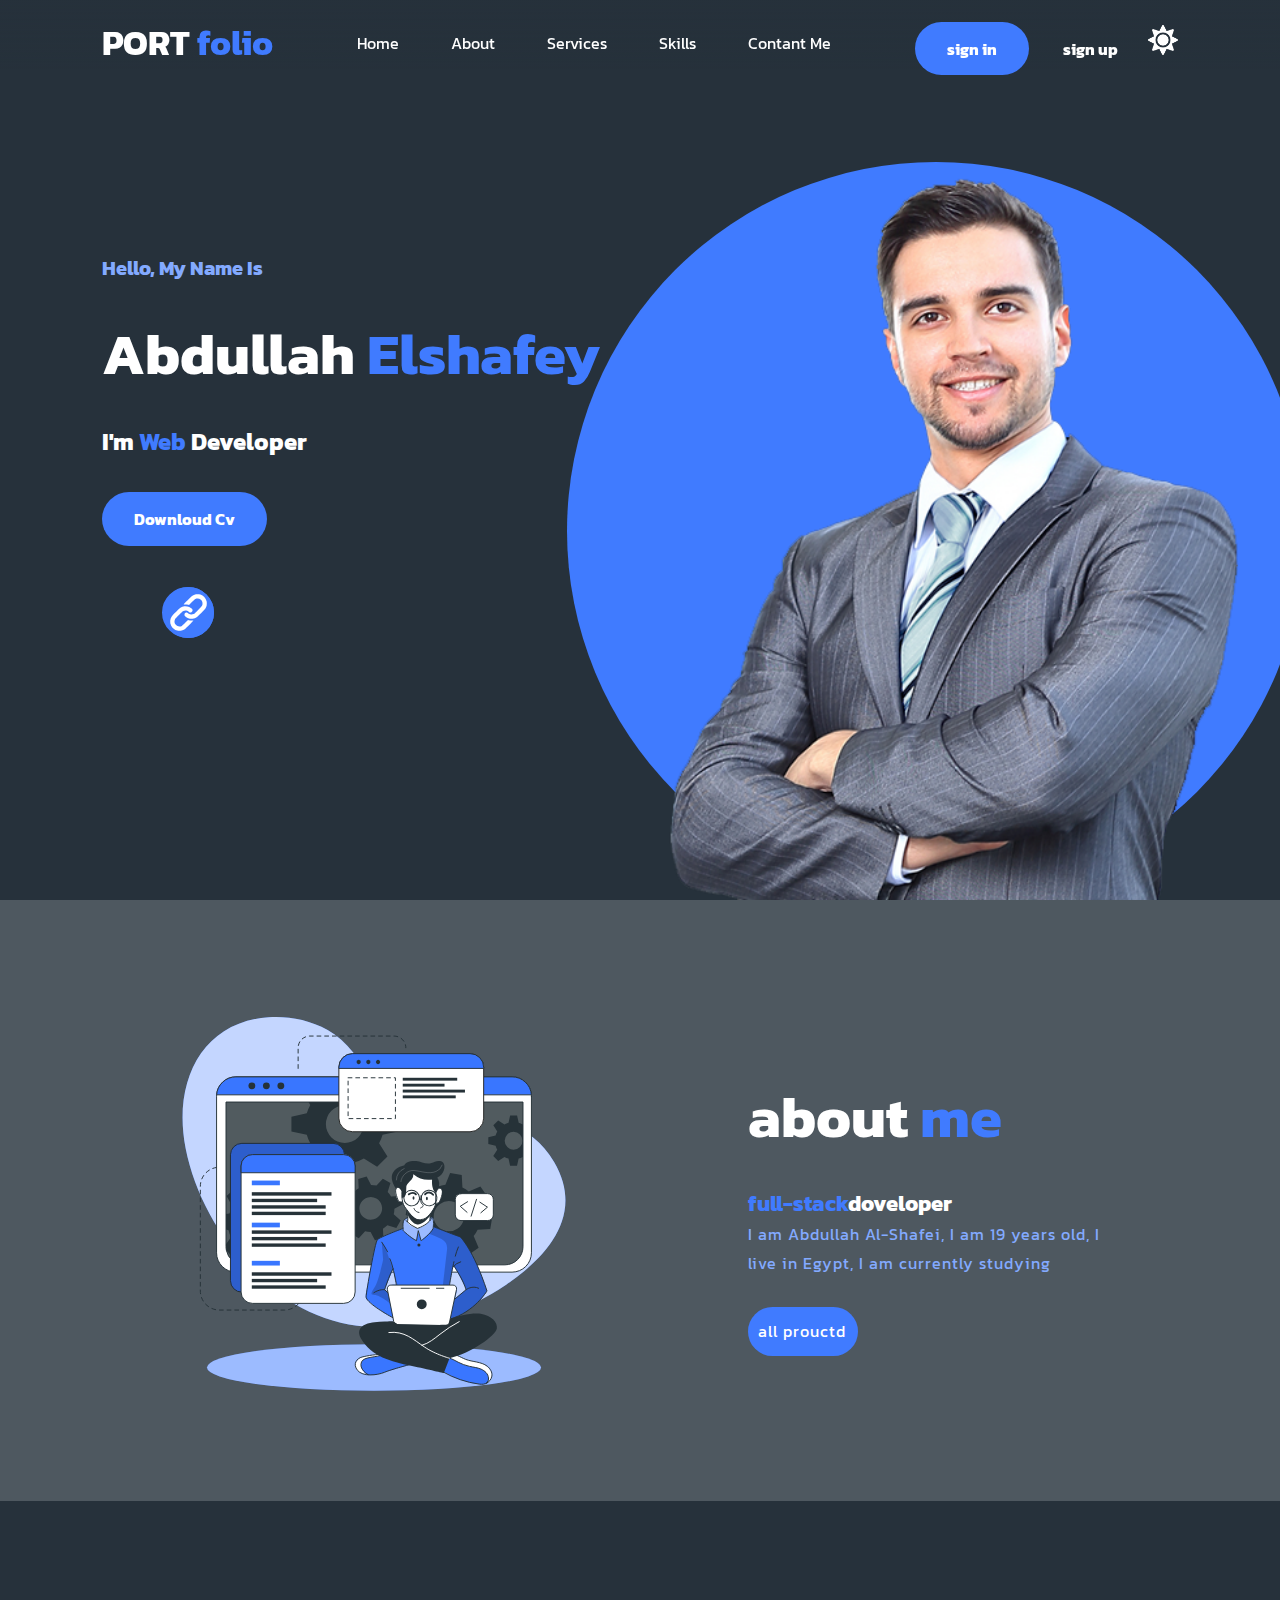
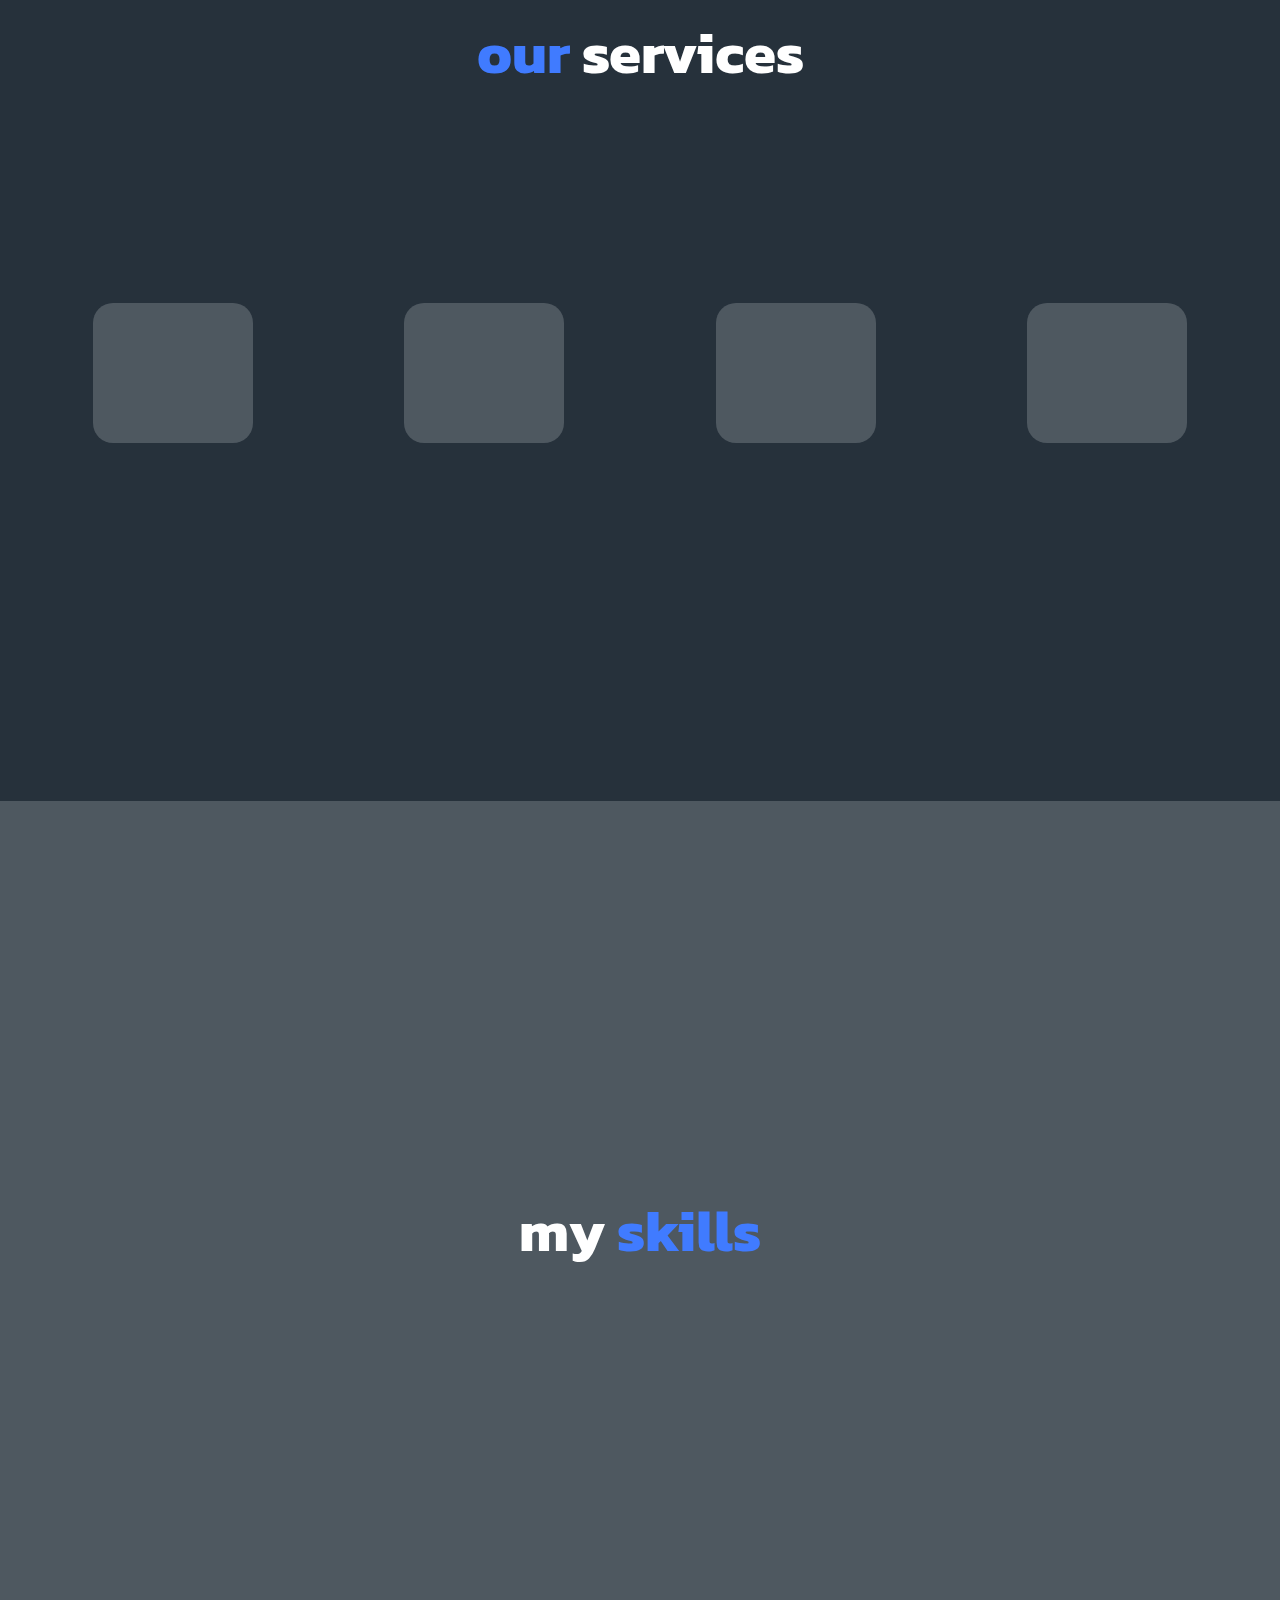
==== commit 305383fe: "Add files via upload" ====
--- a/New folder (7)/HTML & CSS/index.html
+++ b/New folder (7)/HTML & CSS/index.html
@@ -46,17 +46,17 @@
 
             </div>
             <div class="content-img">
-                <img src="PNG & SVG/Asset 1.svg" alt="" class="shape">
+                <img src="PNG & SVG/Asset 1.svg" id="shp"alt="" class="shape">
                 <img src="PNG & SVG/pngegg.png" alt="" class="pic">
             </div>
         </div>
     </section>
-    <!--  ***************************************************************
+     <!-- ***************************************************************
           *                           about                             *
           *************************************************************** -->
     <section class="about" id="about">
         <div class="content-img">
-            <img src="PNG & SVG/Developer activity-bro.svg" class="pic" alt="">
+            <img src="PNG & SVG/Developer activity-bro.svg" id="svg"class="pic" alt="">
         </div>
         <div class="content-text">
             <div class="text">
@@ -83,7 +83,7 @@
     <section class="services" id="services">
         <h1 class="text-center"><span>our </span>services</h1>
         <div class="box">
-            <div class="hi">
+            <div class="hi" id="hi">
 
                 <div class="card" id="crd1" onclick="fun11(1)">
                     <i class="fa-solid fa-mobile-screen-button"></i><br>
@@ -136,7 +136,7 @@
           *                           skill                             *
           *************************************************************** -->
     <section class="skill" id="skill" onclick="fun4()">
-
+       
         <div class="skill-contanter" id="rel">
             <h1>my <span>skills</span></h1>
             <div class="contant-skill">
@@ -182,25 +182,35 @@
 
         <div class="content-img" id="img2">
             <img id="img1" src="PNG & SVG/Programmer-amico.svg" alt="">
-        </div>
-
+        
+        </div>
+   
     </section>
     <!--  ***************************************************************
           *                           header                            *
           *************************************************************** -->
     <section class="aa">
         <nav>
+            <img src="PNG & SVG/sun.png"
+                    id="icon2" />
             <h2>PORT<span> folio</span></h2>
-            <ul>
+            <ul id="vr">
                 <li><a href="#home">home</a></li>
                 <li><a href="#about">about</a></li>
                 <li><a href="#services">services</a></li>
                 <li><a href="#skill">skills</a></li>
                 <li><a href="../final/contact me.html">contant me</a></li>
             </ul>
-            <div><a href="#" class="btn">sign in</a> <a href="#" class="btn1">sign up</a><img src="PNG & SVG/sun.png"
-                    id="icon" /></div>
-
+            <button id="menu">
+                <span></span>
+                <span></span>
+                <span></span>
+            </button>
+            
+            <div class="hh"><a href="#" class="btn">sign in</a> <a href="#" class="btn1">sign up</a><img src="PNG & SVG/sun.png"
+                    id="icon" />
+                    
+                     
         </nav>
     </section>
 
--- a/New folder (7)/HTML & CSS/style.css
+++ b/New folder (7)/HTML & CSS/style.css
@@ -1,7 +1,7 @@
 /***************************************************************
 *                             ALL                              *
 ****************************************************************/
-:root {
+:root { 
     --primarycolor: #407BFF;
     --primarycolor-opa: #407cffd3;
     --secondarycolor: #83aaff;
@@ -10,7 +10,7 @@
     --bgcolor-2: #4e5860;
     --padding: 8%;
     --blackc: black;
-
+    --mar: 4rem;
 }
 
 .light-theme {
@@ -25,29 +25,30 @@
 
 }
 
+
 #icon {
 
     width: 30px;
     cursor: pointer;
-}
-
-* {
+    
+}
+
+* {transition:  background-color 1.2s;
     margin: 0;
     padding: 0;
     box-sizing: border-box;
     color: var(--lighting-color)
 }
 
-;
-
-html[herf="index.html"] {
-    font-family: 'Kanit', sans-serif;
-    font-size: 16px;
+
+
+html{
+    font-family: 'Kanit', sans-serif; font-size: 16px;color: var(--lighting-color);
 }
 
 h1 {
     font-size: 3.65rem;
-    mqrgin: 1.7rem 0;
+    margin: 1.7rem 0;
 }
 
 h2 {
@@ -84,13 +85,20 @@
 /***************************************************************
 *                            header                            *
 ****************************************************************/
+
 .aa {
     position: fixed;
     width: 100%;
     top: 0;
     background-image: linear-gradient(to bottom, var(--bgcolor-1), rgba(0, 0, 0, 0));
-}
-
+    
+}
+#menu{
+    display: none;
+}
+#icon2{
+    display: none;
+}
 nav {
     padding-top: 1rem;
     padding-left: var(--padding);
@@ -113,7 +121,7 @@
     color: var(--lighting-color);
     text-decoration: none;
     text-transform: capitalize;
-    transition: 0.4s;
+    transition: 0.4s 
 }
 
 nav ul li a:hover {
@@ -305,6 +313,7 @@
     cursor: pointer;
     border: 2px solid #00000000;
     align-content: center;
+    transition: 0.4s;
 }
 
 .bt2 {
@@ -319,6 +328,7 @@
     border: 2px solid #00000000;
     align-content: center;
     padding-left: 1.7rem;
+    transition: 0.4s;
 }
 
 .bt:hover {
@@ -569,5 +579,158 @@
     outline: none;
     direction: ltr;
 }
-
-body[herf="../sign up.html"] {}+/***************************************************************
+*                            media                             *
+****************************************************************/
+@media  screen and (max-width: 571px) {
+    :root{
+        --mar:0;
+    }
+    html{
+        font-family: 'Kanit', sans-serif; font-size: 16px;color: var(--lighting-color);
+    }
+   .home .content-img{
+    display: none;
+   }
+   .home .content-text{
+    margin: auto;
+    text-align: center;
+   }
+   nav .hh{
+    display: none;
+   }
+   nav ul{
+    display: none;
+   }
+   #menu{
+    display: block;
+    position: relative;
+    appearance: none;
+    border: none;
+    background: none;
+    cursor: pointer;
+    user-select: none;
+}
+.aa{
+    position: fixed;
+}
+#menu span{
+    display: block;
+    width: 33px;
+    height: 4px;
+    background-color: var(--lighting-color);
+    border-radius: 6px;
+    transform-origin: 0 0;
+    transition: 0.4s;
+    margin-bottom: 5px;
+}
+.social{
+    margin-left:-3rem; 
+}
+#icon2{
+    display: block;
+    width: 30px;
+    cursor: pointer;
+}
+
+#img1{
+    display: none;
+}
+
+.hi{
+    
+    width: 100%;
+    height: 500px;
+    margin: 3rem 0 0 0;
+}
+.card{
+    
+    margin: 0;
+}
+.about .content-text{
+    width: 100%;
+    height: 50vh;
+}
+.services{
+    height: 300vh;
+}
+.box{
+    display:block;
+    margin: 0 ;
+}
+.about .content-img{
+    display: none;
+}
+    h1 {
+        
+        font-size: 3rem;
+        margin: 1.7rem 0;
+    }
+    
+    h2 {
+        
+        font-size: 2.2rem;
+        letter-spacing: 0.12;
+        cursor: pointer;
+    }
+    
+    h3 {
+        
+        font-size: 1.7rem;
+        margin-bottom: 3rem;
+    }
+    
+    h4 {
+        
+        font-size: 1.5rem;
+        color: var(--secondarycolor);
+    }
+    
+    h5 {
+        font-size: 1.6rem;
+    }
+    
+    p {
+        color: var(--secondarycolor);
+        letter-spacing: 1px;
+        line-height: 1.8rem;
+        font-size: 1rem;
+    } 
+    
+    nav .btn{
+        margin: 0;
+        padding: 0;
+        display: none;
+    }
+    nav ul{
+        position: fixed;
+        display: none;
+        top:0;
+        right:0;
+        font-size: .7rem;
+        padding-right: 5rem;
+        padding-top: 1rem;
+        width:60vw;
+        height: 100vh;
+        background-color: var(--bgcolor-2) ; 
+        box-shadow: 2rem 2rem 2rem 2rem var(--primarycolor) ;
+        z-index:100px;
+    }
+    nav ul a{
+        font-size: 1rem;
+    }
+    nav ul.is-active{
+    display: block;
+    }
+    nav ul li{
+        display: block;
+        text-align: center;
+        margin: 30px;
+        
+        
+    }
+   
+
+    
+}
+
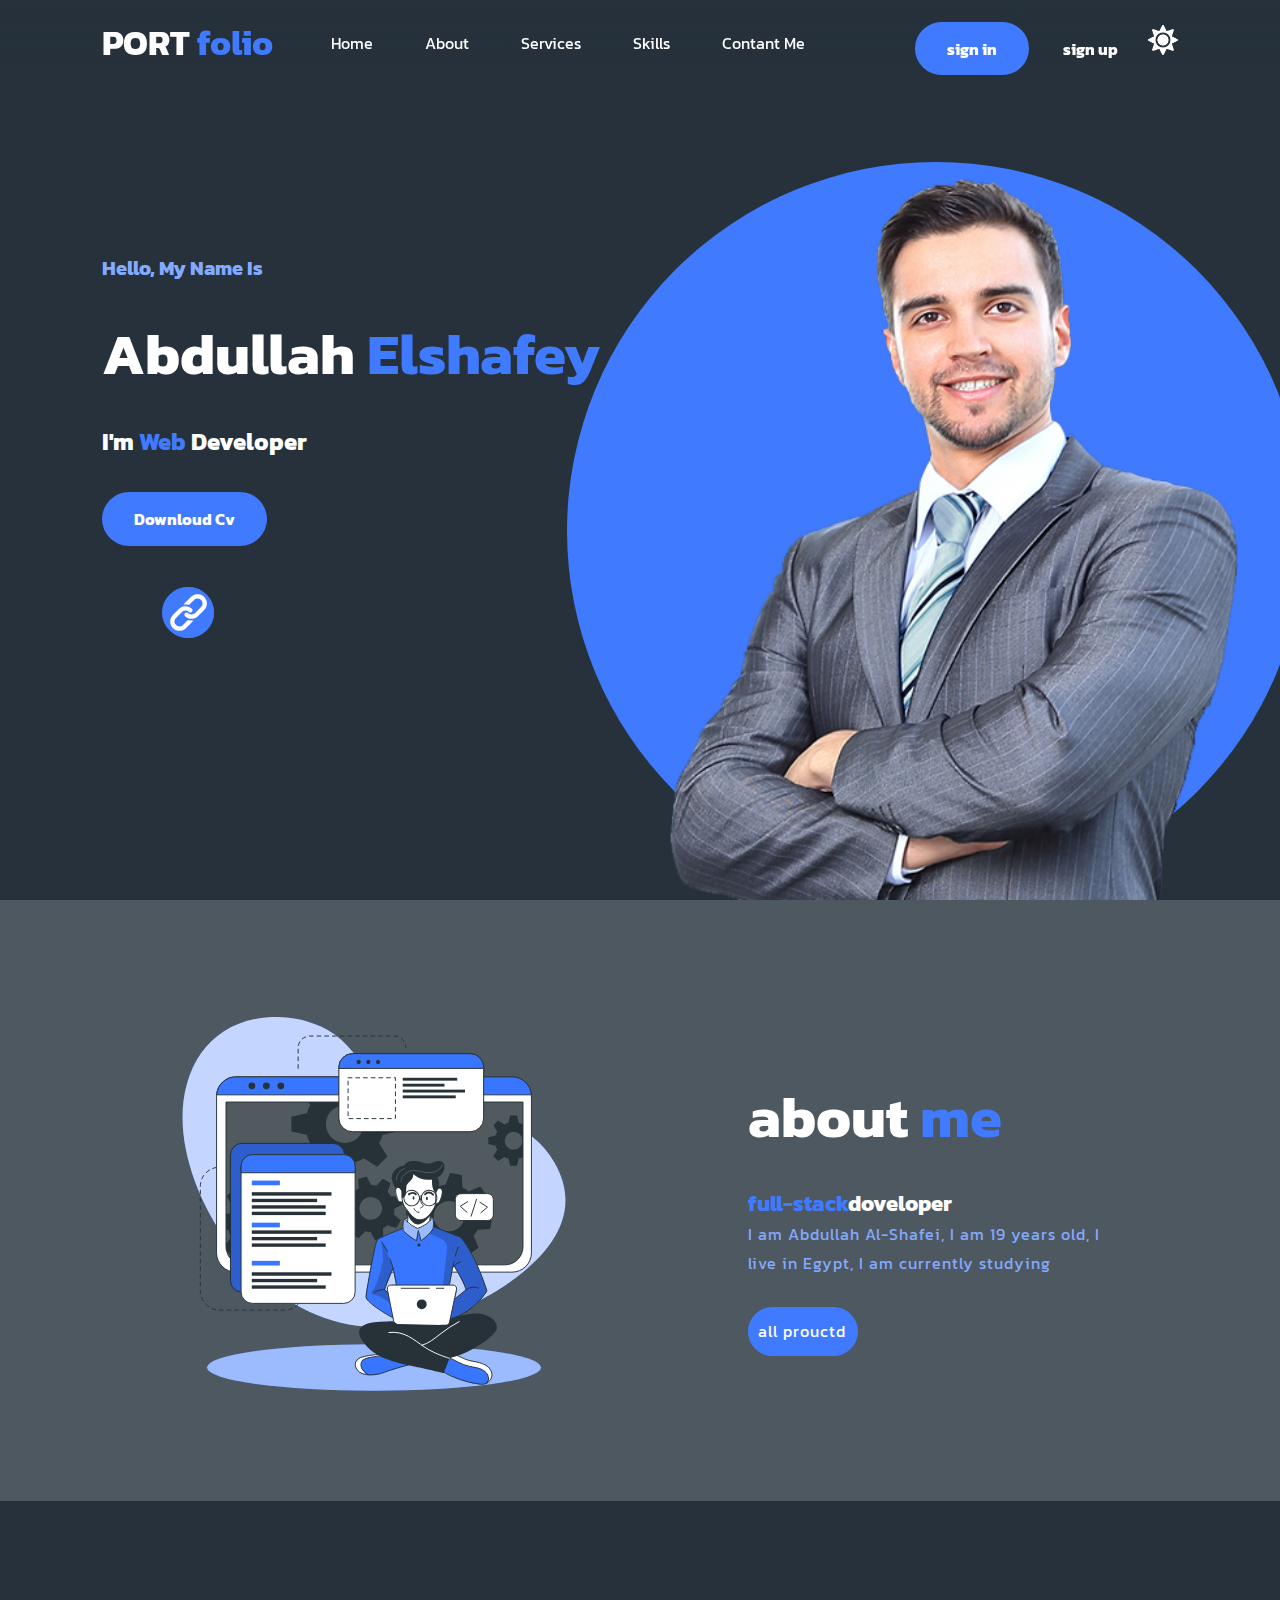
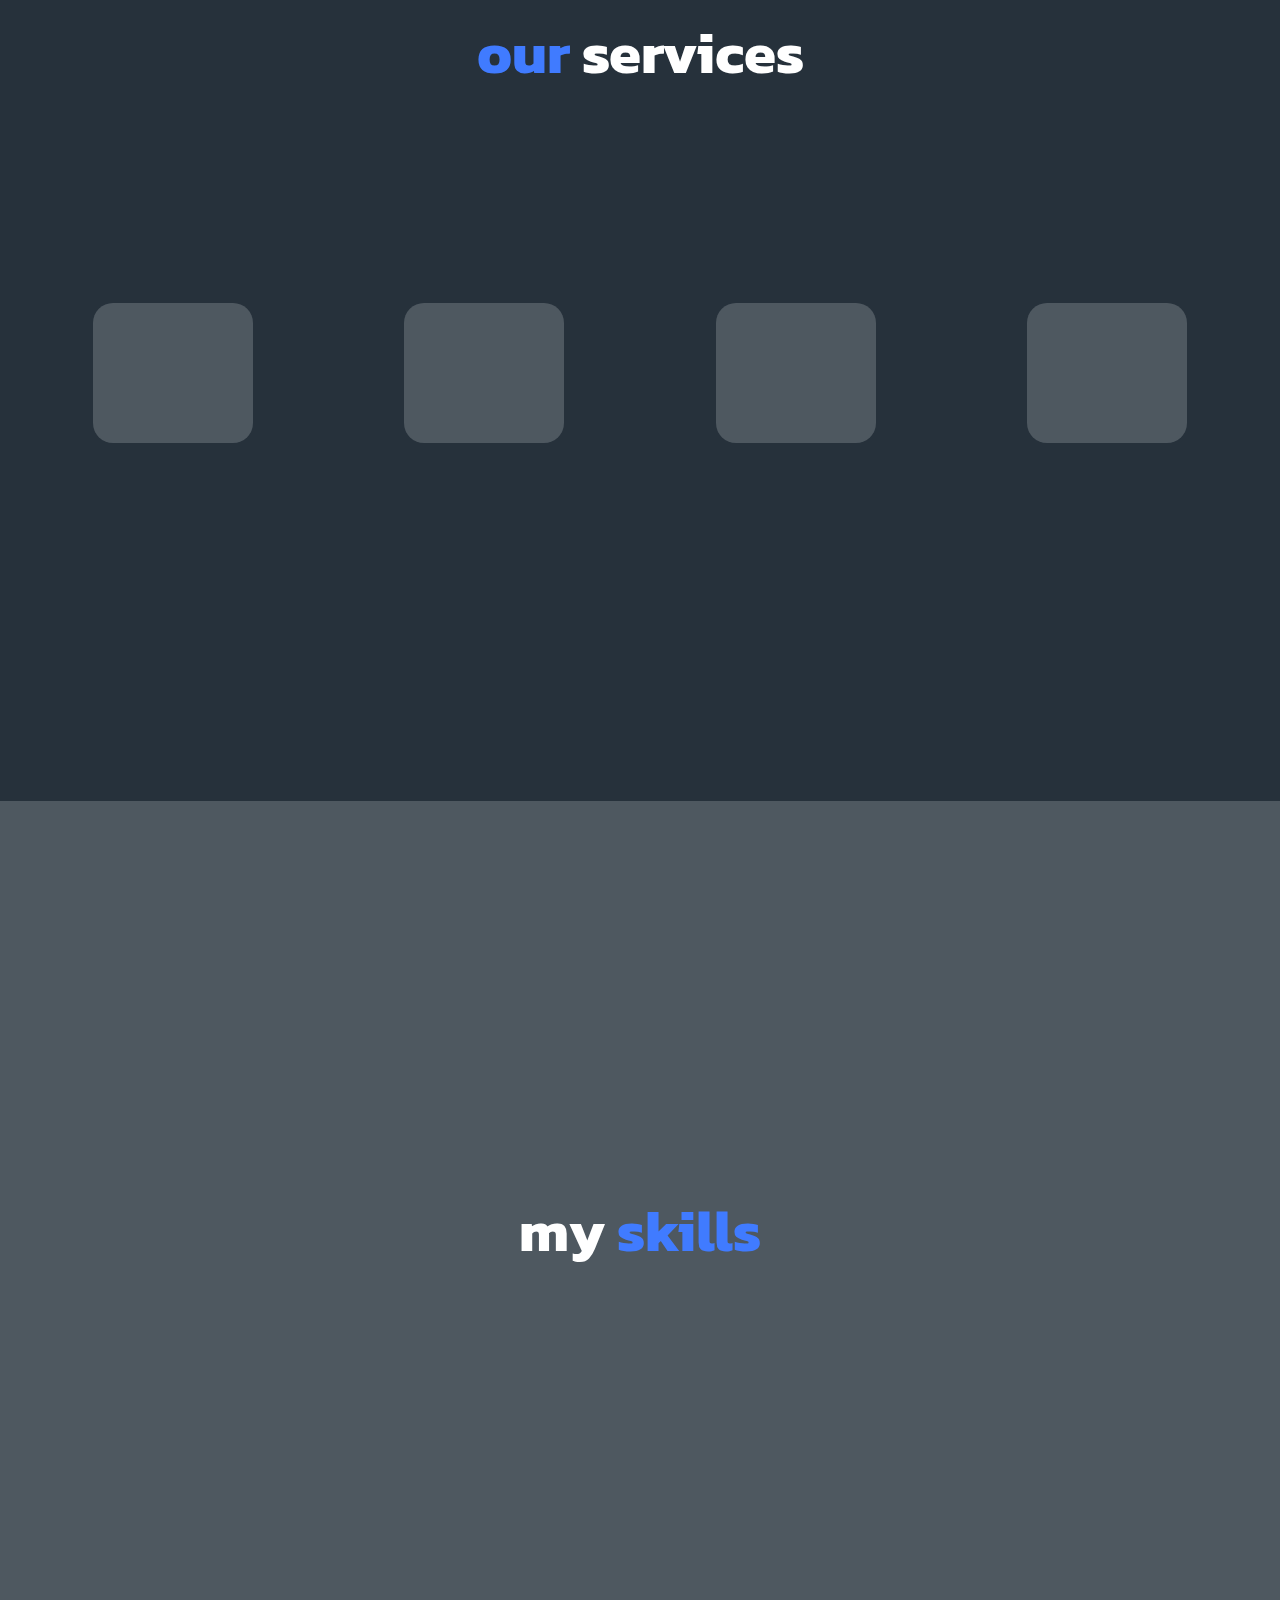
==== commit 28b6f1e1: "Add files via upload" ====
--- a/New folder (7)/HTML & CSS/index.html
+++ b/New folder (7)/HTML & CSS/index.html
@@ -7,8 +7,8 @@
     <meta name="viewport" content="width=device-width, initial-scale=1.0">
     <meta name="DESCRIPTION" content="CV FOR ME ">
     <meta name="keyword" content="CV,html,web,c++,programming,programmer,css,python,ai">
+    <link rel="stylesheet" href="style-root.css">
     <link rel="stylesheet" href="style.css">
-
     <link rel="icon" href="PNG & SVG/icons8-profiles-48.ico">
     <link href="https://fonts.googleapis.com/css2?family=Kanit:wght@100;200;300;400;500;600;700;800;900&display=swap"
         rel="stylesheet">
@@ -195,11 +195,12 @@
                     id="icon2" />
             <h2>PORT<span> folio</span></h2>
             <ul id="vr">
-                <li><a href="#home">home</a></li>
-                <li><a href="#about">about</a></li>
-                <li><a href="#services">services</a></li>
-                <li><a href="#skill">skills</a></li>
-                <li><a href="../final/contact me.html">contant me</a></li>
+                <li> <a href="#home"><i class="fa-solid fa-house"></i> home</a></li>
+                <li><a href="#about"><i class="fa-regular fa-address-card"></i> about</a></li>
+                <li> <a href="#services"><i class="fa-solid fa-laptop"></i> services</a></li>
+                <li> <a href="#skill"><i class="fa-solid fa-gears"></i> skills</a></li>
+                <li><a href="../final/contact me.html"><i class="fa-solid fa-address-book"></i> contant me</a></li>
+                <li id="dif"><div class="hh1"><a href="#" class="btn5">sign in</a> <a href="../sign up.html" class="btn15">sign up</a></div></li>
             </ul>
             <button id="menu">
                 <span></span>
@@ -207,9 +208,9 @@
                 <span></span>
             </button>
             
-            <div class="hh"><a href="#" class="btn">sign in</a> <a href="#" class="btn1">sign up</a><img src="PNG & SVG/sun.png"
-                    id="icon" />
-                    
+            <div class="hh"><a href="#" class="btn">sign in</a> <a href="../sign up.html" class="btn1">sign up</a><img src="PNG & SVG/sun.png"
+                id="icon" /></div>
+              
                      
         </nav>
     </section>
@@ -221,4 +222,4 @@
     <script src="../js/script.js"></script>
 </body>
 
-</html>+</html>
--- a/New folder (7)/HTML & CSS/style-root.css
+++ b/New folder (7)/HTML & CSS/style-root.css
@@ -0,0 +1,41 @@
+:root { 
+    --primarycolor: #407BFF;
+    --primarycolor-opa: #407cffd3;
+    --secondarycolor: #83aaff;
+    --lighting-color: #ffffff;
+    --bgcolor-1: #26313b;
+    --bgcolor-2: #4e5860;
+    --bgcolor-3: #31383d;
+    --bgcolor-4: #4c4e50;
+    --padding: 8%;
+    --blackc: black;
+    --mar: 4rem;
+    --mrgin:1.1rem 0 0 1.7rem;
+    --margin1:0 0 0 3.5rem;
+    --margin2:0 0 0 6.5rem;
+    --margin3:0 0 0 -1.7rem;
+    --margin4:0 0 0 -4.7rem;
+    --null:0 0 0 12px;
+    --width: 250px;
+    --width2: 160px;
+    --margin0:10rem 0px;
+    --hi:70px;
+    --h:100%;
+    
+    
+}
+
+.light-theme {
+
+    --primarycolor: #407BFF;
+    --secondarycolor: #83aaff;
+    --lighting-color: #000000;
+    --bgcolor-1: #fafbfc;
+    --bgcolor-2: #d9e0e2;
+    
+    --bgcolor-3: #bedaee;
+    --bgcolor-4: #dde4eb;
+    --padding: 8%;
+    --blackc: black;
+
+}--- a/New folder (7)/HTML & CSS/style.css
+++ b/New folder (7)/HTML & CSS/style.css
@@ -1,29 +1,7 @@
 /***************************************************************
 *                             ALL                              *
 ****************************************************************/
-:root { 
-    --primarycolor: #407BFF;
-    --primarycolor-opa: #407cffd3;
-    --secondarycolor: #83aaff;
-    --lighting-color: #ffffff;
-    --bgcolor-1: #26313b;
-    --bgcolor-2: #4e5860;
-    --padding: 8%;
-    --blackc: black;
-    --mar: 4rem;
-}
-
-.light-theme {
-
-    --primarycolor: #407BFF;
-    --secondarycolor: #83aaff;
-    --lighting-color: #000000;
-    --bgcolor-1: #fafbfc;
-    --bgcolor-2: #d9e0e2;
-    --padding: 8%;
-    --blackc: black;
-
-}
+
 
 
 #icon {
@@ -41,7 +19,9 @@
 }
 
 
-
+#page2{
+    display: none;
+}
 html{
     font-family: 'Kanit', sans-serif; font-size: 16px;color: var(--lighting-color);
 }
@@ -85,7 +65,9 @@
 /***************************************************************
 *                            header                            *
 ****************************************************************/
-
+.hh1{
+    display: none;
+}
 .aa {
     position: fixed;
     width: 100%;
@@ -123,8 +105,17 @@
     text-transform: capitalize;
     transition: 0.4s 
 }
+nav ul li a i{
+    color: var(--lighting-color);
+    text-decoration: none;
+    text-transform: capitalize;
+    transition: 0.4s 
+}
 
 nav ul li a:hover {
+    color: var(--primarycolor)
+}
+nav ul li a:hover i{
     color: var(--primarycolor)
 }
 
@@ -138,7 +129,25 @@
     border-radius: 30px;
     transition: 0.4s;
 }
-
+.btn5{
+    background-color: var(--primarycolor);
+    color: white;
+    font-size: .8rem;
+    text-decoration: none;
+    font-weight: bold;
+    border: 2px solid rgba(0, 0, 0, 0);
+    padding: 0.5rem 1rem;
+    border-radius: 30px;
+    transition: 0.4s;
+}
+.btn15{
+    color: var(--lighting-color);
+    font-size: .8rem;
+    text-decoration: none;
+    font-weight: bold;
+    padding: 0.5rem ;
+    transition: 0.4s;  
+}
 .btn1 {
 
     color: var(--lighting-color);
@@ -584,7 +593,17 @@
 ****************************************************************/
 @media  screen and (max-width: 571px) {
     :root{
-        --mar:0;
+    --mar:0;
+    --mrgin:1rem;
+    --margin1:0 0 0 3rem;
+    --margin2:0 0 0 7rem;
+    --margin3:0 0 0 -3rem;
+    --margin4:0 0 0 -7rem;
+    --null:0;
+    }
+    .skill .contant-skill {
+        width: 100%;
+    
     }
     html{
         font-family: 'Kanit', sans-serif; font-size: 16px;color: var(--lighting-color);
@@ -714,7 +733,7 @@
         height: 100vh;
         background-color: var(--bgcolor-2) ; 
         box-shadow: 2rem 2rem 2rem 2rem var(--primarycolor) ;
-        z-index:100px;
+        
     }
     nav ul a{
         font-size: 1rem;
@@ -722,15 +741,114 @@
     nav ul.is-active{
     display: block;
     }
+    
     nav ul li{
         display: block;
-        text-align: center;
+        border-bottom: 2px solid var(--primarycolor);
         margin: 30px;
         
         
     }
+    .hh1{
+        display: block;
    
-
-    
-}
-
+}
+#dif{
+    border: none;
+}
+    
+    .social a .link {
+        margin-left: 0;
+        width: 3.2rem;
+    
+    }
+    
+    .social a .active {
+        margin-left: 0;
+        width: 3.2rem;
+    
+    }
+   
+
+    
+}
+@media screen and (max-width: 850px) {
+    @media screen and (max-height: 400px) {
+        h1{
+            font-size: 1rem;
+        }
+        #img1{
+            display: none;
+        }
+        :root{
+            --width:170px ;
+            --margin0:6rem 0;
+            --width2:5rem;
+            --mar:0;
+            --hi:50px;
+            --h:10000px;
+        }
+        .home{
+            flex-direction:row;
+        }
+        .home .content-img img{
+            height: 90%;
+        }
+        .home .content-text{
+            margin-top: 4rem;
+        }
+       
+        .aa nav a{
+            font-size: .7rem;
+            padding: 5px 10px;
+        }
+        .about{
+            height: 150vh;
+        }
+        .about .content-text{
+            bottom: 0;
+           width: 50%;
+        }
+        .services{
+            padding-top: 3rem;
+            height: 120vh;
+        }
+        .hi{
+            height: 100%;
+        }
+        .card{
+            margin: 6rem 0;
+            width: 5rem;
+            padding: 0;
+            
+        }
+        .card h5 {
+            font-size: 1rem;
+        }
+        .card p {
+            font-size: .7rem;
+        }
+        .card i {
+            font-size: 2rem;
+            text-align: center;
+            color: var(--primarycolor);
+            margin: 2rem 0 0;
+        }
+        h1{
+            font-size: 2rem ;
+            margin: 0;
+        }
+        h2{
+            font-size: 1.4rem;
+        }
+        nav ul a{
+            font-size: .7rem;
+        }
+        nav ul li{
+            margin: 0;
+        }
+        #icon{
+            width: 20px;
+        }
+    }
+    }  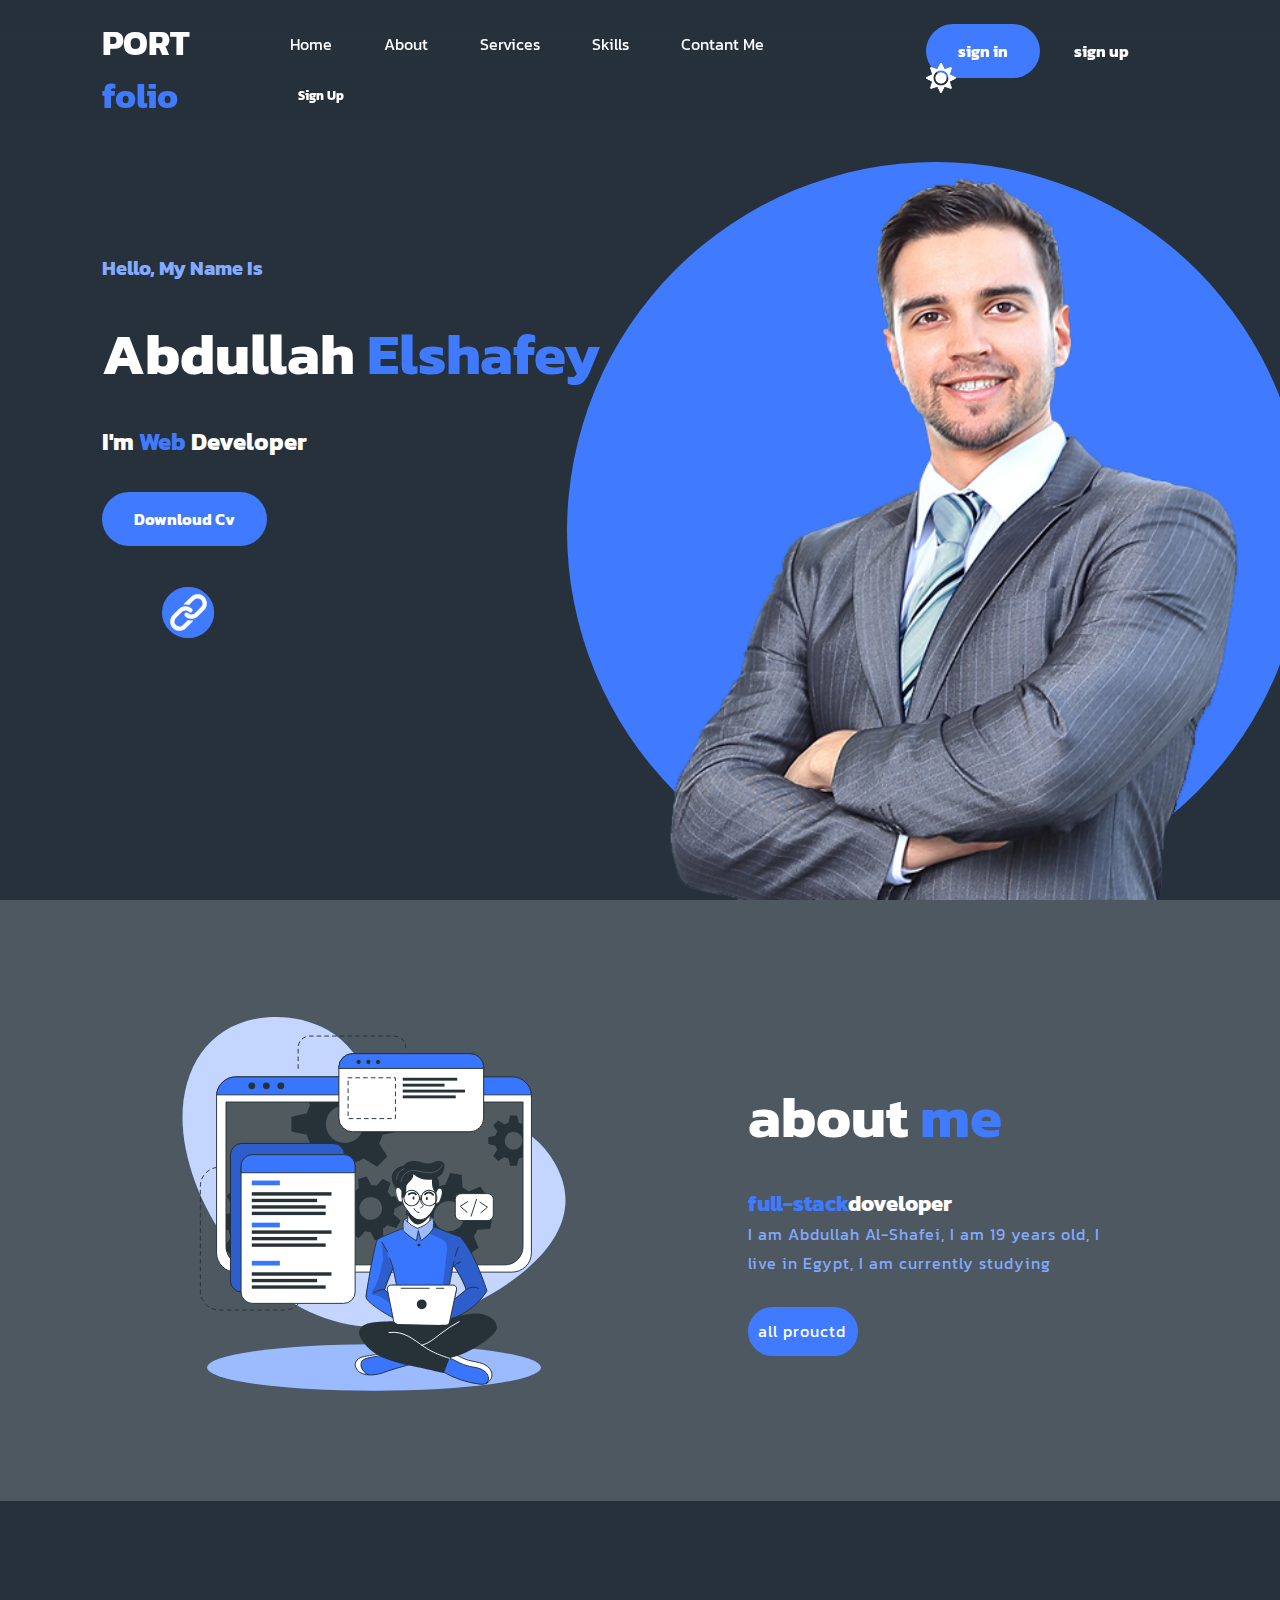
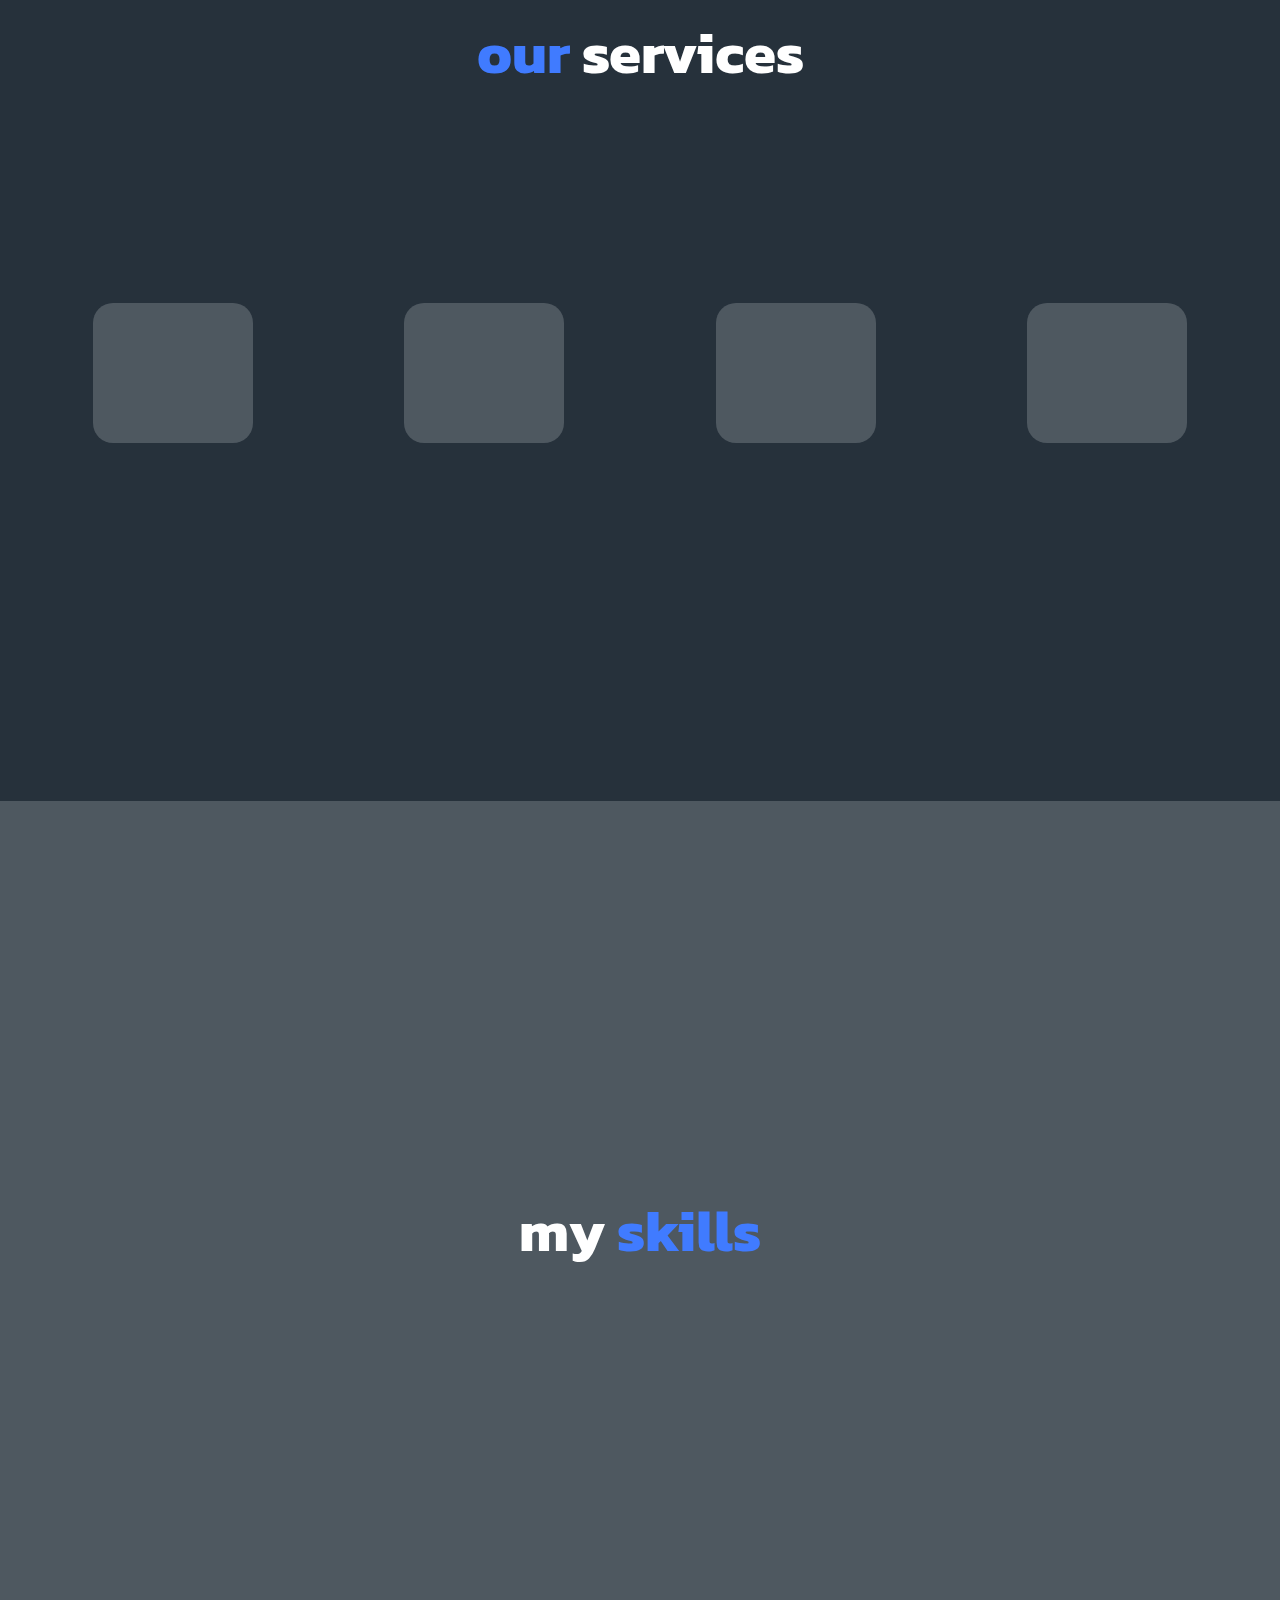
==== commit d205f1c2: "Add files via upload" ====
--- a/New folder (7)/HTML & CSS/index.html
+++ b/New folder (7)/HTML & CSS/index.html
@@ -200,7 +200,8 @@
                 <li> <a href="#services"><i class="fa-solid fa-laptop"></i> services</a></li>
                 <li> <a href="#skill"><i class="fa-solid fa-gears"></i> skills</a></li>
                 <li><a href="../final/contact me.html"><i class="fa-solid fa-address-book"></i> contant me</a></li>
-                <li id="dif"><div class="hh1"><a href="#" class="btn5">sign in</a> <a href="../sign up.html" class="btn15">sign up</a></div></li>
+                <li id="dif"><div class="hh1"><a href="#" class="btn5">sign in</a> </div></li>
+                <li id="dif"><a href="../sign up.html" class="btn15">sign up</a> </div></li>
             </ul>
             <button id="menu">
                 <span></span>
--- a/New folder (7)/HTML & CSS/style.css
+++ b/New folder (7)/HTML & CSS/style.css
@@ -772,8 +772,8 @@
 
     
 }
-@media screen and (max-width: 850px) {
-    @media screen and (max-height: 400px) {
+@media screen and (max-width: 900px) {
+    @media screen and (max-height: 441px) {
         h1{
             font-size: 1rem;
         }
